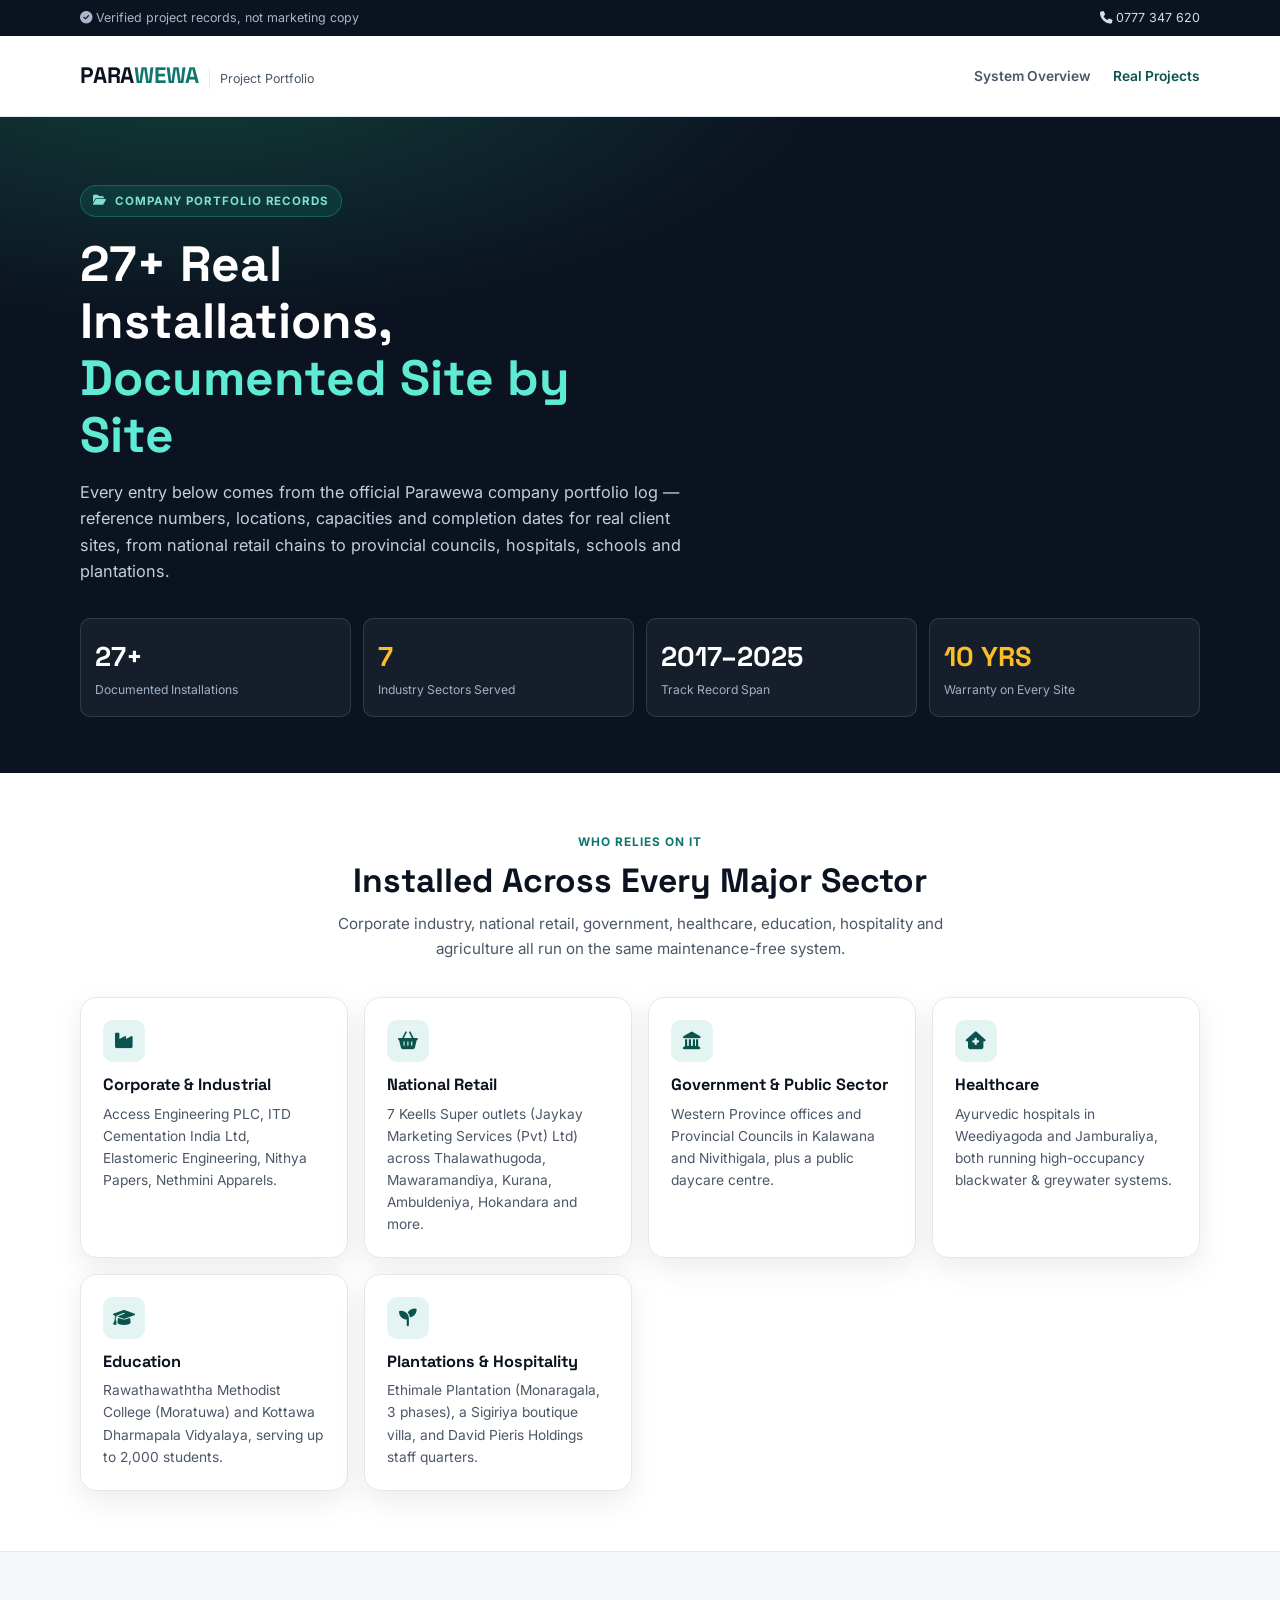
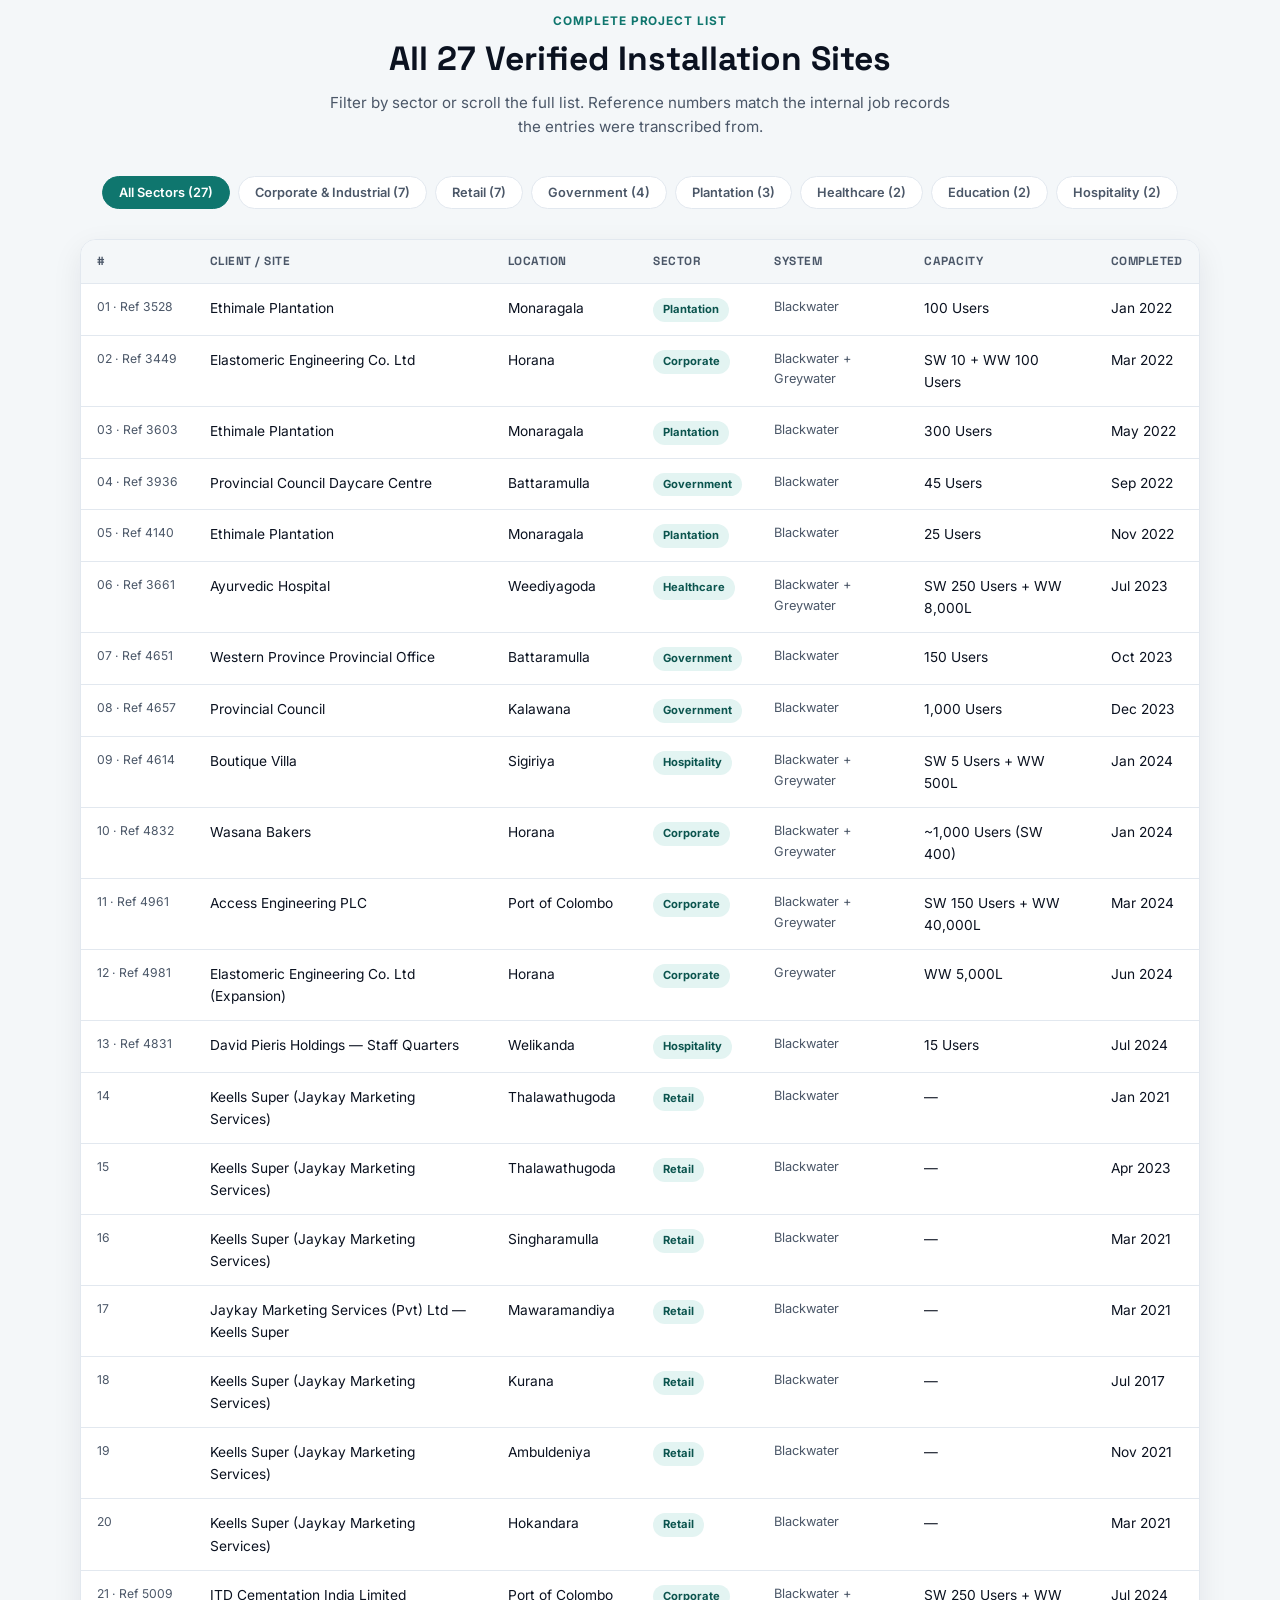
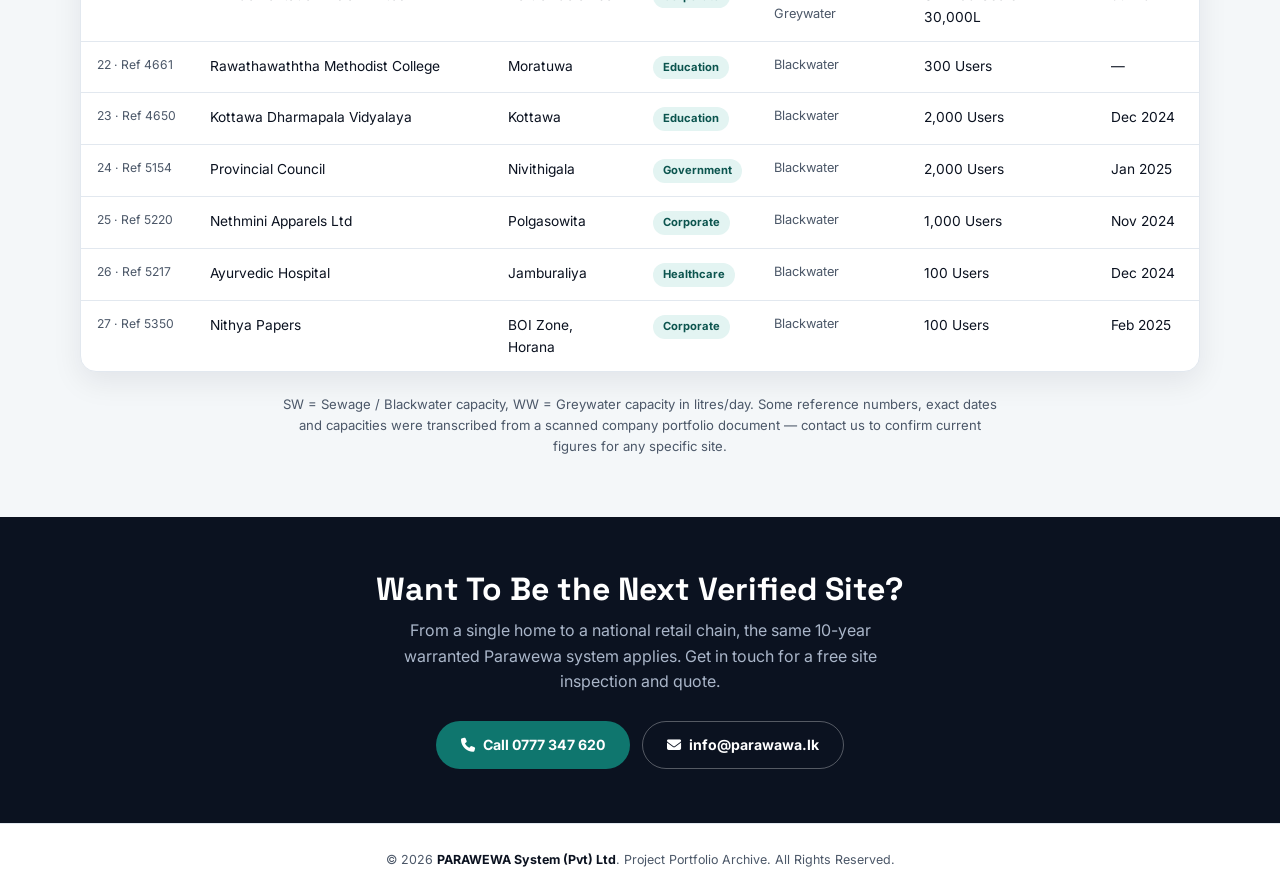
==== projects.html @ f267b73b "Initial commit: Parawewa system overview and real project portfolio Standalone site (no dependency o" ====
<!DOCTYPE html>
<html lang="en-US">
<head>
<meta charset="UTF-8">
<meta name="viewport" content="width=device-width, initial-scale=1.0, maximum-scale=5.0">
<title>Parawewa Real Project Portfolio — 27+ Verified Installations</title>
<meta name="description" content="Verified project portfolio of Parawewa bio septic tank installations across Sri Lanka: corporate, retail, government, healthcare, education, hospitality and agriculture sites.">
<meta name="robots" content="index, follow">

<link rel="preconnect" href="https://fonts.googleapis.com">
<link rel="preconnect" href="https://fonts.gstatic.com" crossorigin>
<link href="https://fonts.googleapis.com/css2?family=Space+Grotesk:wght@500;700&family=Inter:wght@400;500;600;700&display=swap" rel="stylesheet">
<link rel="stylesheet" href="https://cdnjs.cloudflare.com/ajax/libs/font-awesome/6.4.0/css/all.min.css">

<link rel="stylesheet" href="style.css">
</head>
<body>

  <!-- Top strip -->
  <div class="top-strip">
    <div class="wrap">
      <span><i class="fa-solid fa-circle-check"></i> Verified project records, not marketing copy</span>
      <a href="tel:+94777347620"><i class="fa-solid fa-phone"></i> 0777 347 620</a>
    </div>
  </div>

  <!-- Masthead -->
  <header class="masthead">
    <div class="wrap">
      <div class="brand">
        <span class="brand-mark">PARA<span>WEWA</span></span>
        <span class="brand-sub">Project Portfolio</span>
      </div>
      <nav class="masthead-nav">
        <a href="index.html">System Overview</a>
        <a href="projects.html" class="current">Real Projects</a>
      </nav>
    </div>
  </header>

  <!-- Hero -->
  <section class="hero">
    <div class="wrap">
      <span class="eyebrow"><i class="fa-solid fa-folder-open"></i> Company Portfolio Records</span>
      <h1>27+ Real Installations, <em>Documented Site by Site</em></h1>
      <p class="hero-lede">
        Every entry below comes from the official Parawewa company portfolio log — reference numbers, locations, capacities and completion dates for real client sites, from national retail chains to provincial councils, hospitals, schools and plantations.
      </p>

      <div class="stat-row">
        <div class="stat-box">
          <div class="stat-num">27+</div>
          <div class="stat-label">Documented Installations</div>
        </div>
        <div class="stat-box">
          <div class="stat-num amber">7</div>
          <div class="stat-label">Industry Sectors Served</div>
        </div>
        <div class="stat-box">
          <div class="stat-num">2017–2025</div>
          <div class="stat-label">Track Record Span</div>
        </div>
        <div class="stat-box">
          <div class="stat-num amber">10 YRS</div>
          <div class="stat-label">Warranty on Every Site</div>
        </div>
      </div>
    </div>
  </section>

  <!-- Sector overview -->
  <section class="section">
    <div class="wrap">
      <div class="section-head">
        <span class="kicker">Who Relies On It</span>
        <h2>Installed Across Every Major Sector</h2>
        <p>Corporate industry, national retail, government, healthcare, education, hospitality and agriculture all run on the same maintenance-free system.</p>
      </div>

      <div class="sector-grid">
        <div class="sector-card">
          <div class="sector-icon"><i class="fa-solid fa-industry"></i></div>
          <h3>Corporate & Industrial</h3>
          <p>Access Engineering PLC, ITD Cementation India Ltd, Elastomeric Engineering, Nithya Papers, Nethmini Apparels.</p>
        </div>
        <div class="sector-card">
          <div class="sector-icon"><i class="fa-solid fa-basket-shopping"></i></div>
          <h3>National Retail</h3>
          <p>7 Keells Super outlets (Jaykay Marketing Services (Pvt) Ltd) across Thalawathugoda, Mawaramandiya, Kurana, Ambuldeniya, Hokandara and more.</p>
        </div>
        <div class="sector-card">
          <div class="sector-icon"><i class="fa-solid fa-landmark"></i></div>
          <h3>Government & Public Sector</h3>
          <p>Western Province offices and Provincial Councils in Kalawana and Nivithigala, plus a public daycare centre.</p>
        </div>
        <div class="sector-card">
          <div class="sector-icon"><i class="fa-solid fa-house-medical"></i></div>
          <h3>Healthcare</h3>
          <p>Ayurvedic hospitals in Weediyagoda and Jamburaliya, both running high-occupancy blackwater & greywater systems.</p>
        </div>
        <div class="sector-card">
          <div class="sector-icon"><i class="fa-solid fa-graduation-cap"></i></div>
          <h3>Education</h3>
          <p>Rawathawaththa Methodist College (Moratuwa) and Kottawa Dharmapala Vidyalaya, serving up to 2,000 students.</p>
        </div>
        <div class="sector-card">
          <div class="sector-icon"><i class="fa-solid fa-seedling"></i></div>
          <h3>Plantations & Hospitality</h3>
          <p>Ethimale Plantation (Monaragala, 3 phases), a Sigiriya boutique villa, and David Pieris Holdings staff quarters.</p>
        </div>
      </div>
    </div>
  </section>

  <!-- Project table -->
  <section class="section tint border-t" id="projects">
    <div class="wrap">
      <div class="section-head">
        <span class="kicker">Complete Project List</span>
        <h2>All 27 Verified Installation Sites</h2>
        <p>Filter by sector or scroll the full list. Reference numbers match the internal job records the entries were transcribed from.</p>
      </div>

      <div class="filter-row">
        <button class="pill active" data-filter="all">All Sectors (27)</button>
        <button class="pill" data-filter="Corporate">Corporate & Industrial (7)</button>
        <button class="pill" data-filter="Retail">Retail (7)</button>
        <button class="pill" data-filter="Government">Government (4)</button>
        <button class="pill" data-filter="Plantation">Plantation (3)</button>
        <button class="pill" data-filter="Healthcare">Healthcare (2)</button>
        <button class="pill" data-filter="Education">Education (2)</button>
        <button class="pill" data-filter="Hospitality">Hospitality (2)</button>
      </div>

      <div class="table-shell">
        <table id="projectTable">
          <thead>
            <tr>
              <th>#</th>
              <th>Client / Site</th>
              <th>Location</th>
              <th>Sector</th>
              <th>System</th>
              <th>Capacity</th>
              <th>Completed</th>
            </tr>
          </thead>
          <tbody>
            <tr data-sector="Plantation"><td class="ref">01 · Ref 3528</td><td>Ethimale Plantation</td><td>Monaragala</td><td><span class="tag">Plantation</span></td><td class="sys">Blackwater</td><td>100 Users</td><td>Jan 2022</td></tr>
            <tr data-sector="Corporate"><td class="ref">02 · Ref 3449</td><td>Elastomeric Engineering Co. Ltd</td><td>Horana</td><td><span class="tag">Corporate</span></td><td class="sys">Blackwater + Greywater</td><td>SW 10 + WW 100 Users</td><td>Mar 2022</td></tr>
            <tr data-sector="Plantation"><td class="ref">03 · Ref 3603</td><td>Ethimale Plantation</td><td>Monaragala</td><td><span class="tag">Plantation</span></td><td class="sys">Blackwater</td><td>300 Users</td><td>May 2022</td></tr>
            <tr data-sector="Government"><td class="ref">04 · Ref 3936</td><td>Provincial Council Daycare Centre</td><td>Battaramulla</td><td><span class="tag">Government</span></td><td class="sys">Blackwater</td><td>45 Users</td><td>Sep 2022</td></tr>
            <tr data-sector="Plantation"><td class="ref">05 · Ref 4140</td><td>Ethimale Plantation</td><td>Monaragala</td><td><span class="tag">Plantation</span></td><td class="sys">Blackwater</td><td>25 Users</td><td>Nov 2022</td></tr>
            <tr data-sector="Healthcare"><td class="ref">06 · Ref 3661</td><td>Ayurvedic Hospital</td><td>Weediyagoda</td><td><span class="tag">Healthcare</span></td><td class="sys">Blackwater + Greywater</td><td>SW 250 Users + WW 8,000L</td><td>Jul 2023</td></tr>
            <tr data-sector="Government"><td class="ref">07 · Ref 4651</td><td>Western Province Provincial Office</td><td>Battaramulla</td><td><span class="tag">Government</span></td><td class="sys">Blackwater</td><td>150 Users</td><td>Oct 2023</td></tr>
            <tr data-sector="Government"><td class="ref">08 · Ref 4657</td><td>Provincial Council</td><td>Kalawana</td><td><span class="tag">Government</span></td><td class="sys">Blackwater</td><td>1,000 Users</td><td>Dec 2023</td></tr>
            <tr data-sector="Hospitality"><td class="ref">09 · Ref 4614</td><td>Boutique Villa</td><td>Sigiriya</td><td><span class="tag">Hospitality</span></td><td class="sys">Blackwater + Greywater</td><td>SW 5 Users + WW 500L</td><td>Jan 2024</td></tr>
            <tr data-sector="Corporate"><td class="ref">10 · Ref 4832</td><td>Wasana Bakers</td><td>Horana</td><td><span class="tag">Corporate</span></td><td class="sys">Blackwater + Greywater</td><td>~1,000 Users (SW 400)</td><td>Jan 2024</td></tr>
            <tr data-sector="Corporate"><td class="ref">11 · Ref 4961</td><td>Access Engineering PLC</td><td>Port of Colombo</td><td><span class="tag">Corporate</span></td><td class="sys">Blackwater + Greywater</td><td>SW 150 Users + WW 40,000L</td><td>Mar 2024</td></tr>
            <tr data-sector="Corporate"><td class="ref">12 · Ref 4981</td><td>Elastomeric Engineering Co. Ltd (Expansion)</td><td>Horana</td><td><span class="tag">Corporate</span></td><td class="sys">Greywater</td><td>WW 5,000L</td><td>Jun 2024</td></tr>
            <tr data-sector="Hospitality"><td class="ref">13 · Ref 4831</td><td>David Pieris Holdings — Staff Quarters</td><td>Welikanda</td><td><span class="tag">Hospitality</span></td><td class="sys">Blackwater</td><td>15 Users</td><td>Jul 2024</td></tr>
            <tr data-sector="Retail"><td class="ref">14</td><td>Keells Super (Jaykay Marketing Services)</td><td>Thalawathugoda</td><td><span class="tag">Retail</span></td><td class="sys">Blackwater</td><td>—</td><td>Jan 2021</td></tr>
            <tr data-sector="Retail"><td class="ref">15</td><td>Keells Super (Jaykay Marketing Services)</td><td>Thalawathugoda</td><td><span class="tag">Retail</span></td><td class="sys">Blackwater</td><td>—</td><td>Apr 2023</td></tr>
            <tr data-sector="Retail"><td class="ref">16</td><td>Keells Super (Jaykay Marketing Services)</td><td>Singharamulla</td><td><span class="tag">Retail</span></td><td class="sys">Blackwater</td><td>—</td><td>Mar 2021</td></tr>
            <tr data-sector="Retail"><td class="ref">17</td><td>Jaykay Marketing Services (Pvt) Ltd — Keells Super</td><td>Mawaramandiya</td><td><span class="tag">Retail</span></td><td class="sys">Blackwater</td><td>—</td><td>Mar 2021</td></tr>
            <tr data-sector="Retail"><td class="ref">18</td><td>Keells Super (Jaykay Marketing Services)</td><td>Kurana</td><td><span class="tag">Retail</span></td><td class="sys">Blackwater</td><td>—</td><td>Jul 2017</td></tr>
            <tr data-sector="Retail"><td class="ref">19</td><td>Keells Super (Jaykay Marketing Services)</td><td>Ambuldeniya</td><td><span class="tag">Retail</span></td><td class="sys">Blackwater</td><td>—</td><td>Nov 2021</td></tr>
            <tr data-sector="Retail"><td class="ref">20</td><td>Keells Super (Jaykay Marketing Services)</td><td>Hokandara</td><td><span class="tag">Retail</span></td><td class="sys">Blackwater</td><td>—</td><td>Mar 2021</td></tr>
            <tr data-sector="Corporate"><td class="ref">21 · Ref 5009</td><td>ITD Cementation India Limited</td><td>Port of Colombo</td><td><span class="tag">Corporate</span></td><td class="sys">Blackwater + Greywater</td><td>SW 250 Users + WW 30,000L</td><td>Jul 2024</td></tr>
            <tr data-sector="Education"><td class="ref">22 · Ref 4661</td><td>Rawathawaththa Methodist College</td><td>Moratuwa</td><td><span class="tag">Education</span></td><td class="sys">Blackwater</td><td>300 Users</td><td>—</td></tr>
            <tr data-sector="Education"><td class="ref">23 · Ref 4650</td><td>Kottawa Dharmapala Vidyalaya</td><td>Kottawa</td><td><span class="tag">Education</span></td><td class="sys">Blackwater</td><td>2,000 Users</td><td>Dec 2024</td></tr>
            <tr data-sector="Government"><td class="ref">24 · Ref 5154</td><td>Provincial Council</td><td>Nivithigala</td><td><span class="tag">Government</span></td><td class="sys">Blackwater</td><td>2,000 Users</td><td>Jan 2025</td></tr>
            <tr data-sector="Corporate"><td class="ref">25 · Ref 5220</td><td>Nethmini Apparels Ltd</td><td>Polgasowita</td><td><span class="tag">Corporate</span></td><td class="sys">Blackwater</td><td>1,000 Users</td><td>Nov 2024</td></tr>
            <tr data-sector="Healthcare"><td class="ref">26 · Ref 5217</td><td>Ayurvedic Hospital</td><td>Jamburaliya</td><td><span class="tag">Healthcare</span></td><td class="sys">Blackwater</td><td>100 Users</td><td>Dec 2024</td></tr>
            <tr data-sector="Corporate"><td class="ref">27 · Ref 5350</td><td>Nithya Papers</td><td>BOI Zone, Horana</td><td><span class="tag">Corporate</span></td><td class="sys">Blackwater</td><td>100 Users</td><td>Feb 2025</td></tr>
          </tbody>
        </table>
      </div>

      <p class="foot-note">
        SW = Sewage / Blackwater capacity, WW = Greywater capacity in litres/day. Some reference numbers, exact dates and capacities were transcribed from a scanned company portfolio document — contact us to confirm current figures for any specific site.
      </p>
    </div>
  </section>

  <!-- Contact band -->
  <section class="contact-band">
    <div class="wrap">
      <h2>Want To Be the Next Verified Site?</h2>
      <p>From a single home to a national retail chain, the same 10-year warranted Parawewa system applies. Get in touch for a free site inspection and quote.</p>
      <div class="contact-actions">
        <a href="tel:+94777347620" class="btn btn-teal"><i class="fa-solid fa-phone"></i> Call 0777 347 620</a>
        <a href="mailto:info@parawawa.lk" class="btn btn-ghost"><i class="fa-solid fa-envelope"></i> info@parawawa.lk</a>
      </div>
    </div>
  </section>

  <footer class="site-footer">
    <div class="wrap">
      &copy; 2026 <strong>PARAWEWA System (Pvt) Ltd</strong>. Project Portfolio Archive. All Rights Reserved.
    </div>
  </footer>

  <script>
    (function () {
      var pills = document.querySelectorAll('.pill');
      var rows = document.querySelectorAll('#projectTable tbody tr');

      pills.forEach(function (pill) {
        pill.addEventListener('click', function () {
          pills.forEach(function (p) { p.classList.remove('active'); });
          pill.classList.add('active');
          var filter = pill.getAttribute('data-filter');
          rows.forEach(function (row) {
            if (filter === 'all' || row.getAttribute('data-sector') === filter) {
              row.removeAttribute('hidden');
            } else {
              row.setAttribute('hidden', '');
            }
          });
        });
      });
    })();
  </script>
</body>
</html>
---- style.css ----
/* ==========================================================================
   PARAWEWA — REAL PROJECT PORTFOLIO
   Standalone stylesheet. No dependency on any other site's CSS.
   ========================================================================== */

:root {
  --ink: #0b1220;
  --ink-soft: #4b5768;
  --paper: #ffffff;
  --paper-soft: #f4f7f9;
  --line: #e2e8ef;

  --teal: #0f766e;
  --teal-deep: #0b544e;
  --teal-tint: #e3f4f2;

  --amber: #d97706;
  --amber-tint: #fef3e2;

  --navy: #0b1220;
  --navy-soft: #16233a;

  --radius: 16px;
  --radius-sm: 10px;
  --shadow: 0 10px 30px rgba(11, 18, 32, 0.08);

  --font-display: 'Space Grotesk', -apple-system, BlinkMacSystemFont, 'Segoe UI', sans-serif;
  --font-body: 'Inter', -apple-system, BlinkMacSystemFont, 'Segoe UI', sans-serif;
}

* { box-sizing: border-box; }

html { scroll-behavior: smooth; }

body {
  margin: 0;
  font-family: var(--font-body);
  color: var(--ink);
  background: var(--paper);
  line-height: 1.6;
  -webkit-font-smoothing: antialiased;
}

img { max-width: 100%; display: block; }

.wrap {
  max-width: 1160px;
  margin: 0 auto;
  padding: 0 20px;
}

h1, h2, h3 {
  font-family: var(--font-display);
  font-weight: 700;
  line-height: 1.15;
  margin: 0;
}

p { margin: 0; }

a { color: inherit; }

/* --- Top strip --- */
.top-strip {
  background: var(--navy);
  color: #aab6c9;
  font-size: 0.78rem;
  padding: 8px 0;
}

.top-strip .wrap {
  display: flex;
  flex-wrap: wrap;
  gap: 6px 18px;
  justify-content: space-between;
  align-items: center;
}

.top-strip a { color: #d7dee9; text-decoration: none; }
.top-strip a:hover { color: #ffffff; }

/* --- Masthead --- */
.masthead {
  padding: 22px 0;
  border-bottom: 1px solid var(--line);
}

.masthead .wrap {
  display: flex;
  align-items: center;
  justify-content: space-between;
  gap: 16px;
}

.brand {
  display: flex;
  align-items: baseline;
  gap: 10px;
}

.brand-mark {
  font-family: var(--font-display);
  font-weight: 700;
  font-size: 1.4rem;
  letter-spacing: -0.01em;
}

.brand-mark span { color: var(--teal); }

.brand-sub {
  font-size: 0.78rem;
  color: var(--ink-soft);
  border-left: 1px solid var(--line);
  padding-left: 10px;
}

.masthead-note {
  font-size: 0.78rem;
  color: var(--ink-soft);
  text-align: right;
  max-width: 260px;
}

/* --- Hero --- */
.hero {
  background: radial-gradient(1200px 500px at 15% -10%, #123e39 0%, var(--navy) 55%);
  color: #ffffff;
  padding: 68px 0 56px;
}

.eyebrow {
  display: inline-flex;
  align-items: center;
  gap: 8px;
  font-size: 0.72rem;
  font-weight: 700;
  letter-spacing: 0.08em;
  text-transform: uppercase;
  color: #7fe0d3;
  background: rgba(20, 184, 166, 0.12);
  border: 1px solid rgba(20, 184, 166, 0.35);
  padding: 6px 12px;
  border-radius: 999px;
  margin-bottom: 18px;
}

.hero h1 {
  font-size: clamp(2rem, 4.2vw, 3.1rem);
  max-width: 16ch;
  margin-bottom: 16px;
}

.hero h1 em {
  font-style: normal;
  color: #5eead4;
}

.hero-lede {
  color: #c4cedd;
  font-size: 1.02rem;
  max-width: 62ch;
  margin-bottom: 34px;
}

.stat-row {
  display: grid;
  grid-template-columns: repeat(2, 1fr);
  gap: 12px;
}

@media (min-width: 640px) {
  .stat-row { grid-template-columns: repeat(4, 1fr); }
}

.stat-box {
  background: rgba(255, 255, 255, 0.05);
  border: 1px solid rgba(255, 255, 255, 0.12);
  border-radius: var(--radius-sm);
  padding: 16px 14px;
}

.stat-num {
  font-family: var(--font-display);
  font-size: 1.7rem;
  font-weight: 700;
  color: #ffffff;
}

.stat-num.amber { color: #fbbf24; }

.stat-label {
  font-size: 0.76rem;
  color: #9fb0c4;
  margin-top: 2px;
}

/* --- Section --- */
.section { padding: 60px 0; }
.section.tint { background: var(--paper-soft); }
.section.border-t { border-top: 1px solid var(--line); }

.section-head {
  max-width: 640px;
  margin: 0 auto 36px;
  text-align: center;
}

.kicker {
  display: block;
  font-size: 0.74rem;
  font-weight: 700;
  letter-spacing: 0.08em;
  text-transform: uppercase;
  color: var(--teal);
  margin-bottom: 10px;
}

.section-head h2 {
  font-size: clamp(1.5rem, 3vw, 2.1rem);
  margin-bottom: 12px;
}

.section-head p {
  color: var(--ink-soft);
  font-size: 0.95rem;
}

/* --- Sector grid --- */
.sector-grid {
  display: grid;
  grid-template-columns: repeat(auto-fit, minmax(230px, 1fr));
  gap: 16px;
}

.sector-card {
  background: var(--paper);
  border: 1px solid var(--line);
  border-radius: var(--radius);
  padding: 22px;
  box-shadow: var(--shadow);
}

.sector-icon {
  width: 42px;
  height: 42px;
  border-radius: 10px;
  background: var(--teal-tint);
  color: var(--teal-deep);
  display: flex;
  align-items: center;
  justify-content: center;
  font-size: 1.1rem;
  margin-bottom: 14px;
}

.sector-card h3 {
  font-size: 1.02rem;
  margin-bottom: 8px;
}

.sector-card p {
  font-size: 0.86rem;
  color: var(--ink-soft);
}

/* --- Filter pills --- */
.filter-row {
  display: flex;
  flex-wrap: wrap;
  gap: 8px;
  justify-content: center;
  margin-bottom: 30px;
}

.pill {
  font-family: var(--font-body);
  font-size: 0.8rem;
  font-weight: 600;
  border: 1px solid var(--line);
  background: var(--paper);
  color: var(--ink-soft);
  padding: 8px 16px;
  border-radius: 999px;
  cursor: pointer;
  transition: all 0.15s ease;
}

.pill:hover { border-color: var(--teal); color: var(--teal-deep); }
.pill.active { background: var(--teal); border-color: var(--teal); color: #ffffff; }

/* --- Table --- */
.table-shell {
  background: var(--paper);
  border: 1px solid var(--line);
  border-radius: var(--radius);
  box-shadow: var(--shadow);
  overflow-x: auto;
  -webkit-overflow-scrolling: touch;
}

table {
  width: 100%;
  min-width: 720px;
  border-collapse: collapse;
  text-align: left;
}

thead th {
  font-family: var(--font-display);
  font-size: 0.74rem;
  text-transform: uppercase;
  letter-spacing: 0.04em;
  color: var(--ink-soft);
  background: var(--paper-soft);
  padding: 12px 16px;
  border-bottom: 1px solid var(--line);
}

tbody td {
  padding: 13px 16px;
  border-bottom: 1px solid var(--line);
  font-size: 0.86rem;
  vertical-align: top;
}

tbody tr:last-child td { border-bottom: none; }
tbody tr[hidden] { display: none; }

td.ref { color: var(--ink-soft); font-size: 0.76rem; white-space: nowrap; }
td.sys { color: var(--ink-soft); font-size: 0.8rem; }

.tag {
  display: inline-block;
  font-size: 0.7rem;
  font-weight: 700;
  padding: 3px 10px;
  border-radius: 999px;
  background: var(--teal-tint);
  color: var(--teal-deep);
  white-space: nowrap;
}

.foot-note {
  max-width: 720px;
  margin: 22px auto 0;
  text-align: center;
  font-size: 0.82rem;
  color: var(--ink-soft);
}

/* --- Contact band --- */
.contact-band {
  background: var(--navy);
  color: #ffffff;
  padding: 54px 0;
  text-align: center;
}

.contact-band h2 { color: #ffffff; margin-bottom: 10px; font-size: clamp(1.4rem, 3vw, 2rem); }
.contact-band p { color: #aab6c9; max-width: 52ch; margin: 0 auto 26px; }

.contact-actions {
  display: flex;
  flex-wrap: wrap;
  gap: 12px;
  justify-content: center;
}

.btn {
  font-family: var(--font-body);
  font-weight: 700;
  font-size: 0.88rem;
  padding: 12px 24px;
  border-radius: 999px;
  text-decoration: none;
  display: inline-flex;
  align-items: center;
  gap: 8px;
  border: 1px solid transparent;
}

.btn-teal { background: var(--teal); color: #ffffff; }
.btn-teal:hover { background: var(--teal-deep); }

.btn-ghost { background: transparent; color: #ffffff; border-color: rgba(255,255,255,0.3); }
.btn-ghost:hover { border-color: #ffffff; }

/* --- Footer --- */
.site-footer {
  padding: 26px 0;
  border-top: 1px solid var(--line);
  text-align: center;
  color: var(--ink-soft);
  font-size: 0.78rem;
}

.site-footer strong { color: var(--ink); }

/* --- Masthead nav links (home page) --- */
.masthead-nav {
  display: flex;
  gap: 22px;
  font-size: 0.86rem;
  font-weight: 600;
}

.masthead-nav a { text-decoration: none; color: var(--ink-soft); }
.masthead-nav a:hover, .masthead-nav a.current { color: var(--teal-deep); }

/* --- Two-column image + text block --- */
.split {
  display: grid;
  grid-template-columns: 1fr;
  gap: 30px;
  align-items: center;
}

@media (min-width: 860px) {
  .split { grid-template-columns: 1fr 1fr; }
  .split.reverse > *:first-child { order: 2; }
}

.img-card {
  background: var(--paper);
  border: 1px solid var(--line);
  border-radius: var(--radius);
  box-shadow: var(--shadow);
  overflow: hidden;
}

.img-card img { width: 100%; height: auto; display: block; }

.img-caption {
  padding: 10px 16px;
  font-size: 0.78rem;
  color: var(--ink-soft);
  border-top: 1px solid var(--line);
  background: var(--paper-soft);
}

.split h3 { font-size: 1.3rem; margin-bottom: 12px; }
.split p { color: var(--ink-soft); font-size: 0.92rem; margin-bottom: 12px; }
.split ul { margin: 0 0 12px; padding-left: 1.1em; color: var(--ink-soft); font-size: 0.92rem; }
.split li { margin-bottom: 6px; }

/* --- Step timeline (installation / usage / maintenance) --- */
.step-list {
  counter-reset: step;
  display: grid;
  gap: 14px;
}

.step {
  position: relative;
  padding-left: 52px;
  min-height: 34px;
}

.step::before {
  counter-increment: step;
  content: counter(step);
  position: absolute;
  left: 0;
  top: 0;
  width: 34px;
  height: 34px;
  border-radius: 50%;
  background: var(--teal-tint);
  color: var(--teal-deep);
  font-family: var(--font-display);
  font-weight: 700;
  display: flex;
  align-items: center;
  justify-content: center;
}

.step h4 { font-size: 0.98rem; margin-bottom: 4px; }
.step p { color: var(--ink-soft); font-size: 0.87rem; }

/* --- Spec table --- */
.spec-shell {
  background: var(--paper);
  border: 1px solid var(--line);
  border-radius: var(--radius);
  box-shadow: var(--shadow);
  overflow-x: auto;
}

.spec-shell table { width: 100%; min-width: 520px; border-collapse: collapse; }
.spec-shell th, .spec-shell td { padding: 12px 16px; border-bottom: 1px solid var(--line); font-size: 0.86rem; text-align: left; }
.spec-shell thead th { font-family: var(--font-display); font-size: 0.72rem; text-transform: uppercase; letter-spacing: 0.04em; color: var(--ink-soft); background: var(--paper-soft); }
.spec-shell tbody tr:last-child td { border-bottom: none; }

/* --- Limitation / drawback cards --- */
.limit-grid {
  display: grid;
  grid-template-columns: repeat(auto-fit, minmax(260px, 1fr));
  gap: 14px;
}

.limit-card {
  background: var(--amber-tint);
  border: 1px solid #f0d4a8;
  border-radius: var(--radius-sm);
  padding: 16px 18px;
}

.limit-card i { color: var(--amber); margin-right: 8px; }
.limit-card p { font-size: 0.86rem; color: #5a4420; margin: 0; }

/* --- Alert / note box --- */
.note-box {
  background: var(--teal-tint);
  border-left: 3px solid var(--teal);
  border-radius: 0 10px 10px 0;
  padding: 14px 18px;
  font-size: 0.86rem;
  color: var(--teal-deep);
  margin-top: 16px;
}
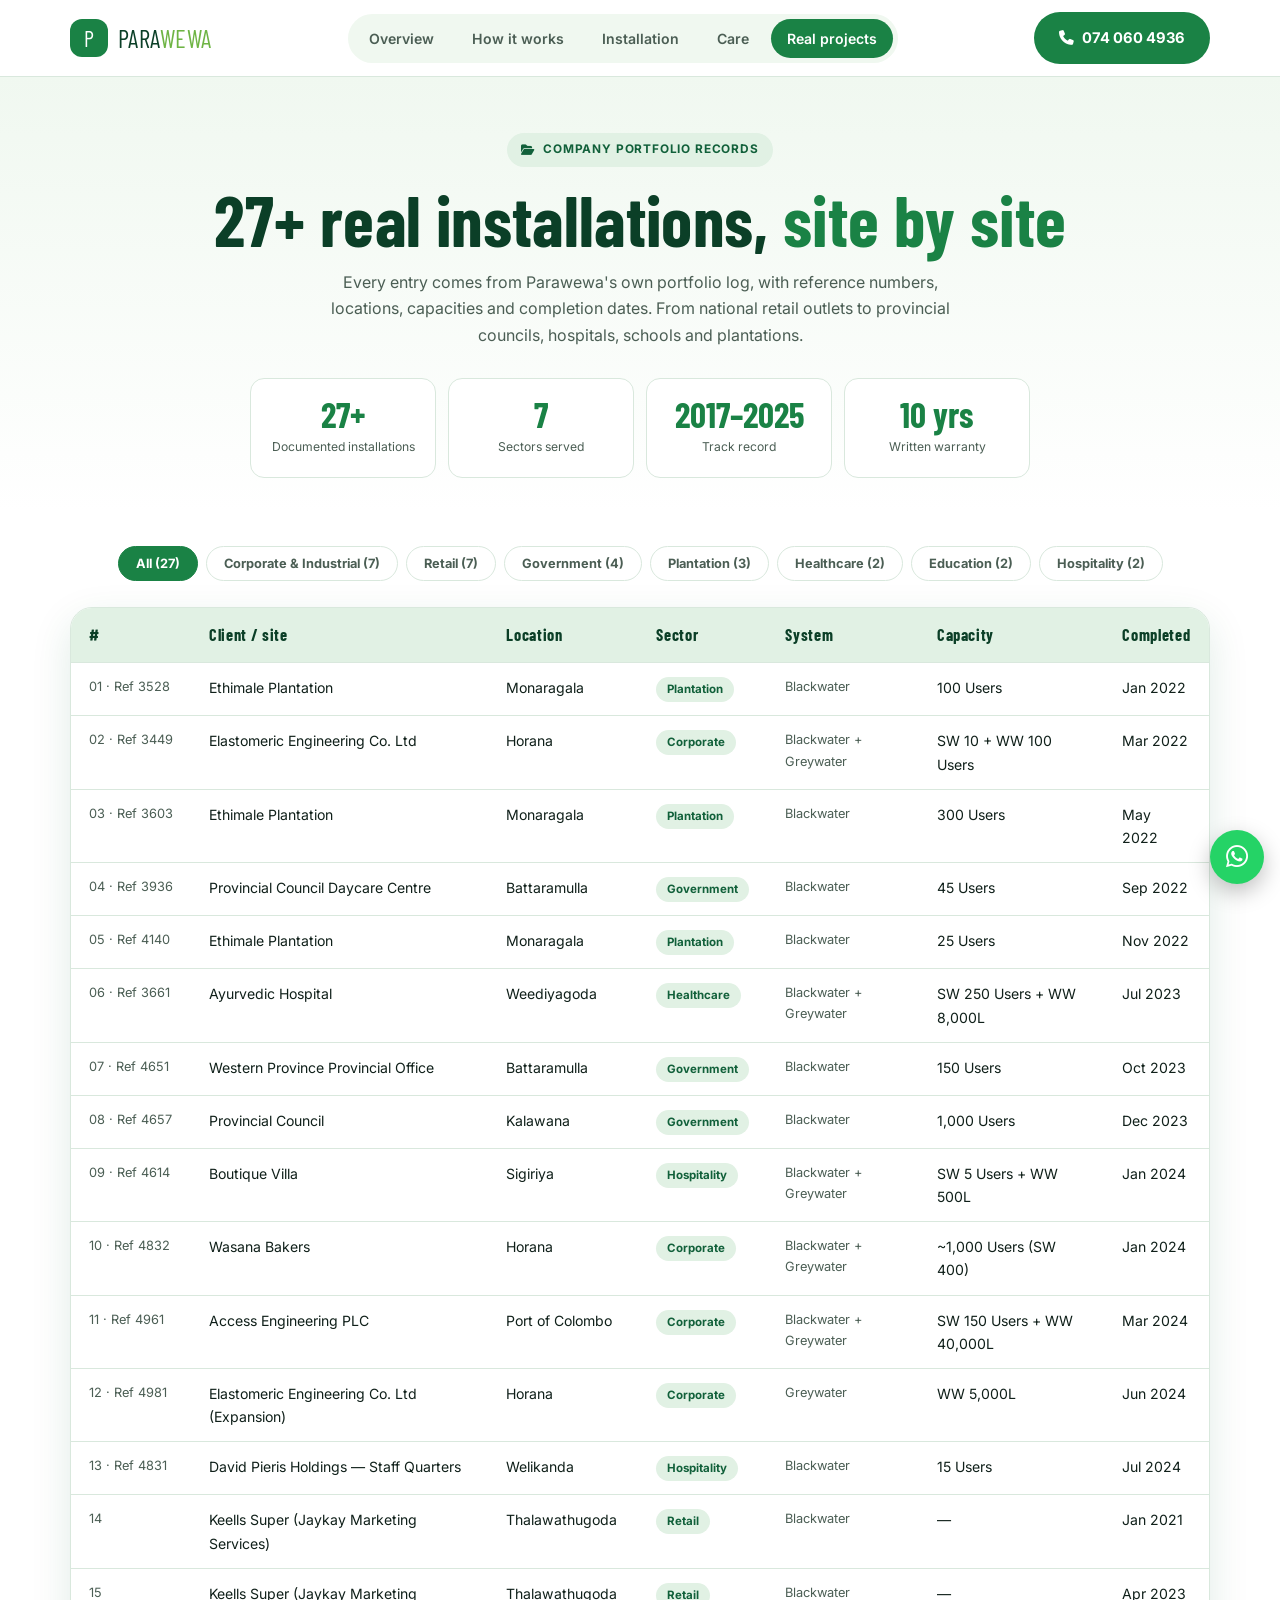
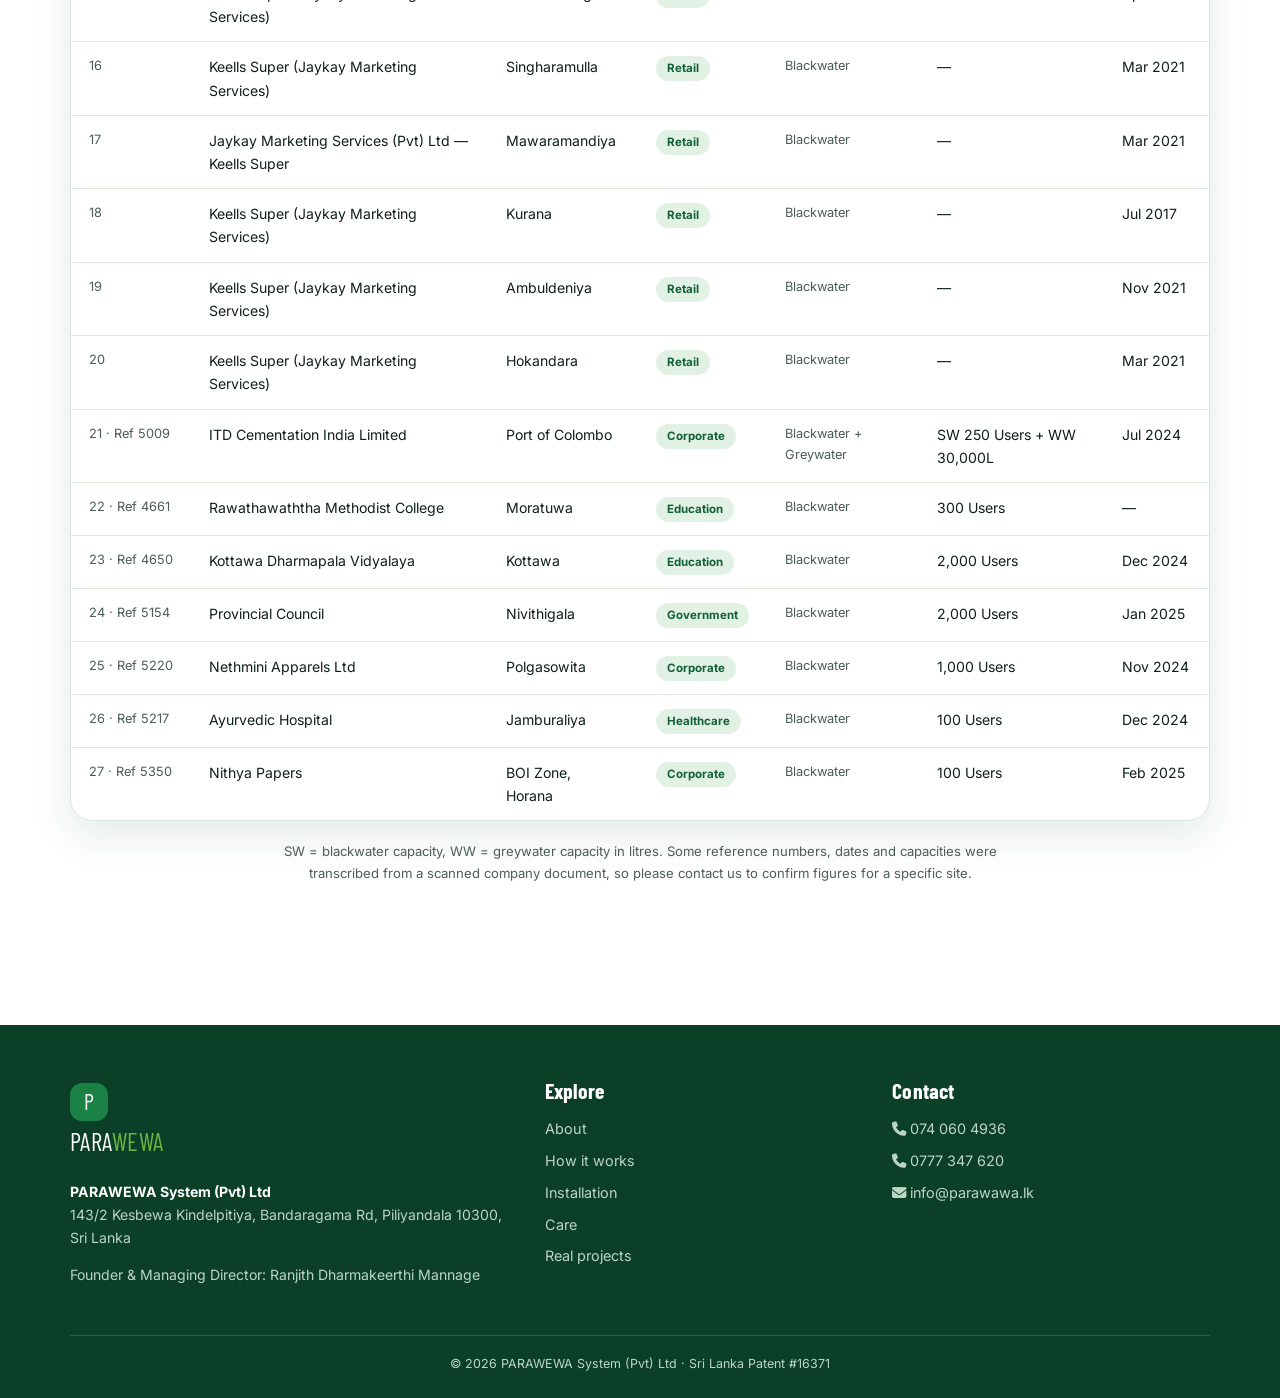
==== commit 4a3a9d7f: "Redesign portfolio with green brand palette and client document content New hero with the client's h" ====
--- a/projects.html
+++ b/projects.html
@@ -1,226 +1,124 @@
 <!DOCTYPE html>
-<html lang="en-US">
+<html lang="en">
 <head>
 <meta charset="UTF-8">
-<meta name="viewport" content="width=device-width, initial-scale=1.0, maximum-scale=5.0">
-<title>Parawewa Real Project Portfolio — 27+ Verified Installations</title>
-<meta name="description" content="Verified project portfolio of Parawewa bio septic tank installations across Sri Lanka: corporate, retail, government, healthcare, education, hospitality and agriculture sites.">
-<meta name="robots" content="index, follow">
-
+<meta name="viewport" content="width=device-width, initial-scale=1">
+<title>Real Parawewa Installations — 27+ Documented Projects</title>
+<meta name="description" content="Documented Parawewa installations across Sri Lanka: Keells Super outlets, Access Engineering, ITD Cementation, provincial councils, hospitals, schools and plantations.">
+<meta name="theme-color" content="#1a8245">
 <link rel="preconnect" href="https://fonts.googleapis.com">
 <link rel="preconnect" href="https://fonts.gstatic.com" crossorigin>
-<link href="https://fonts.googleapis.com/css2?family=Space+Grotesk:wght@500;700&family=Inter:wght@400;500;600;700&display=swap" rel="stylesheet">
+<link href="https://fonts.googleapis.com/css2?family=Barlow+Condensed:wght@600;700&family=Inter:wght@400;500;600;700;800&display=swap" rel="stylesheet">
 <link rel="stylesheet" href="https://cdnjs.cloudflare.com/ajax/libs/font-awesome/6.4.0/css/all.min.css">
-
 <link rel="stylesheet" href="style.css">
 </head>
 <body>
+<a class="skip" href="#main">Skip to content</a>
 
-  <!-- Top strip -->
-  <div class="top-strip">
-    <div class="wrap">
-      <span><i class="fa-solid fa-circle-check"></i> Verified project records, not marketing copy</span>
-      <a href="tel:+94777347620"><i class="fa-solid fa-phone"></i> 0777 347 620</a>
+<header class="nav">
+  <div class="wrap">
+    <a class="logo" href="index.html" aria-label="Parawewa home">
+      <span class="logo-mark">P</span><span class="logo-text">PARA<span>WEWA</span></span>
+    </a>
+    <ul class="menu">
+      <li><a href="index.html">Overview</a></li>
+      <li><a href="index.html#how">How it works</a></li>
+      <li><a href="index.html#install">Installation</a></li>
+      <li><a href="index.html#care">Care</a></li>
+      <li><a class="current" href="projects.html">Real projects</a></li>
+    </ul>
+    <a class="btn btn-green nav-cta" href="tel:+94740604936"><i class="fa-solid fa-phone"></i> 074 060 4936</a>
+    <button class="burger" id="burger" aria-label="Menu" aria-expanded="false"><i class="fa-solid fa-bars"></i></button>
+  </div>
+  <nav class="drawer" id="drawer">
+    <a href="index.html">Overview</a>
+    <a href="index.html#how">How it works</a>
+    <a href="index.html#install">Installation</a>
+    <a href="index.html#care">Care &amp; maintenance</a>
+    <a class="current" href="projects.html">Real projects</a>
+    <a href="tel:+94740604936"><i class="fa-solid fa-phone"></i> Call 074 060 4936</a>
+  </nav>
+</header>
+
+<main id="main">
+<section class="page-hero">
+  <div class="wrap">
+    <span class="pill"><i class="fa-solid fa-folder-open"></i> Company portfolio records</span>
+    <h1>27+ real installations, <em>site by site</em></h1>
+    <p>Every entry comes from Parawewa's own portfolio log, with reference numbers, locations, capacities and completion dates. From national retail outlets to provincial councils, hospitals, schools and plantations.</p>
+    <div class="stats">
+      <div class="stat"><b>27+</b><span>Documented installations</span></div>
+      <div class="stat"><b>7</b><span>Sectors served</span></div>
+      <div class="stat"><b>2017–2025</b><span>Track record</span></div>
+      <div class="stat"><b>10 yrs</b><span>Written warranty</span></div>
     </div>
   </div>
+</section>
+<section class="section" style="padding-top:34px">
+  <div class="wrap">
+    <div class="filters"><button class="chip on" data-filter="all">All (27)</button><button class="chip" data-filter="Corporate">Corporate &amp; Industrial (7)</button><button class="chip" data-filter="Retail">Retail (7)</button><button class="chip" data-filter="Government">Government (4)</button><button class="chip" data-filter="Plantation">Plantation (3)</button><button class="chip" data-filter="Healthcare">Healthcare (2)</button><button class="chip" data-filter="Education">Education (2)</button><button class="chip" data-filter="Hospitality">Hospitality (2)</button></div>
+    <div class="tbl-shell">
+      <table id="projectTable">
+        <thead><tr><th>#</th><th>Client / site</th><th>Location</th><th>Sector</th><th>System</th><th>Capacity</th><th>Completed</th></tr></thead>
+        <tbody>
+          <tr data-sector="Plantation"><td class="ref">01 · Ref 3528</td><td>Ethimale Plantation</td><td>Monaragala</td><td><span class="tag">Plantation</span></td><td class="sys">Blackwater</td><td>100 Users</td><td>Jan 2022</td></tr>
+          <tr data-sector="Corporate"><td class="ref">02 · Ref 3449</td><td>Elastomeric Engineering Co. Ltd</td><td>Horana</td><td><span class="tag">Corporate</span></td><td class="sys">Blackwater + Greywater</td><td>SW 10 + WW 100 Users</td><td>Mar 2022</td></tr>
+          <tr data-sector="Plantation"><td class="ref">03 · Ref 3603</td><td>Ethimale Plantation</td><td>Monaragala</td><td><span class="tag">Plantation</span></td><td class="sys">Blackwater</td><td>300 Users</td><td>May 2022</td></tr>
+          <tr data-sector="Government"><td class="ref">04 · Ref 3936</td><td>Provincial Council Daycare Centre</td><td>Battaramulla</td><td><span class="tag">Government</span></td><td class="sys">Blackwater</td><td>45 Users</td><td>Sep 2022</td></tr>
+          <tr data-sector="Plantation"><td class="ref">05 · Ref 4140</td><td>Ethimale Plantation</td><td>Monaragala</td><td><span class="tag">Plantation</span></td><td class="sys">Blackwater</td><td>25 Users</td><td>Nov 2022</td></tr>
+          <tr data-sector="Healthcare"><td class="ref">06 · Ref 3661</td><td>Ayurvedic Hospital</td><td>Weediyagoda</td><td><span class="tag">Healthcare</span></td><td class="sys">Blackwater + Greywater</td><td>SW 250 Users + WW 8,000L</td><td>Jul 2023</td></tr>
+          <tr data-sector="Government"><td class="ref">07 · Ref 4651</td><td>Western Province Provincial Office</td><td>Battaramulla</td><td><span class="tag">Government</span></td><td class="sys">Blackwater</td><td>150 Users</td><td>Oct 2023</td></tr>
+          <tr data-sector="Government"><td class="ref">08 · Ref 4657</td><td>Provincial Council</td><td>Kalawana</td><td><span class="tag">Government</span></td><td class="sys">Blackwater</td><td>1,000 Users</td><td>Dec 2023</td></tr>
+          <tr data-sector="Hospitality"><td class="ref">09 · Ref 4614</td><td>Boutique Villa</td><td>Sigiriya</td><td><span class="tag">Hospitality</span></td><td class="sys">Blackwater + Greywater</td><td>SW 5 Users + WW 500L</td><td>Jan 2024</td></tr>
+          <tr data-sector="Corporate"><td class="ref">10 · Ref 4832</td><td>Wasana Bakers</td><td>Horana</td><td><span class="tag">Corporate</span></td><td class="sys">Blackwater + Greywater</td><td>~1,000 Users (SW 400)</td><td>Jan 2024</td></tr>
+          <tr data-sector="Corporate"><td class="ref">11 · Ref 4961</td><td>Access Engineering PLC</td><td>Port of Colombo</td><td><span class="tag">Corporate</span></td><td class="sys">Blackwater + Greywater</td><td>SW 150 Users + WW 40,000L</td><td>Mar 2024</td></tr>
+          <tr data-sector="Corporate"><td class="ref">12 · Ref 4981</td><td>Elastomeric Engineering Co. Ltd (Expansion)</td><td>Horana</td><td><span class="tag">Corporate</span></td><td class="sys">Greywater</td><td>WW 5,000L</td><td>Jun 2024</td></tr>
+          <tr data-sector="Hospitality"><td class="ref">13 · Ref 4831</td><td>David Pieris Holdings — Staff Quarters</td><td>Welikanda</td><td><span class="tag">Hospitality</span></td><td class="sys">Blackwater</td><td>15 Users</td><td>Jul 2024</td></tr>
+          <tr data-sector="Retail"><td class="ref">14</td><td>Keells Super (Jaykay Marketing Services)</td><td>Thalawathugoda</td><td><span class="tag">Retail</span></td><td class="sys">Blackwater</td><td>—</td><td>Jan 2021</td></tr>
+          <tr data-sector="Retail"><td class="ref">15</td><td>Keells Super (Jaykay Marketing Services)</td><td>Thalawathugoda</td><td><span class="tag">Retail</span></td><td class="sys">Blackwater</td><td>—</td><td>Apr 2023</td></tr>
+          <tr data-sector="Retail"><td class="ref">16</td><td>Keells Super (Jaykay Marketing Services)</td><td>Singharamulla</td><td><span class="tag">Retail</span></td><td class="sys">Blackwater</td><td>—</td><td>Mar 2021</td></tr>
+          <tr data-sector="Retail"><td class="ref">17</td><td>Jaykay Marketing Services (Pvt) Ltd — Keells Super</td><td>Mawaramandiya</td><td><span class="tag">Retail</span></td><td class="sys">Blackwater</td><td>—</td><td>Mar 2021</td></tr>
+          <tr data-sector="Retail"><td class="ref">18</td><td>Keells Super (Jaykay Marketing Services)</td><td>Kurana</td><td><span class="tag">Retail</span></td><td class="sys">Blackwater</td><td>—</td><td>Jul 2017</td></tr>
+          <tr data-sector="Retail"><td class="ref">19</td><td>Keells Super (Jaykay Marketing Services)</td><td>Ambuldeniya</td><td><span class="tag">Retail</span></td><td class="sys">Blackwater</td><td>—</td><td>Nov 2021</td></tr>
+          <tr data-sector="Retail"><td class="ref">20</td><td>Keells Super (Jaykay Marketing Services)</td><td>Hokandara</td><td><span class="tag">Retail</span></td><td class="sys">Blackwater</td><td>—</td><td>Mar 2021</td></tr>
+          <tr data-sector="Corporate"><td class="ref">21 · Ref 5009</td><td>ITD Cementation India Limited</td><td>Port of Colombo</td><td><span class="tag">Corporate</span></td><td class="sys">Blackwater + Greywater</td><td>SW 250 Users + WW 30,000L</td><td>Jul 2024</td></tr>
+          <tr data-sector="Education"><td class="ref">22 · Ref 4661</td><td>Rawathawaththa Methodist College</td><td>Moratuwa</td><td><span class="tag">Education</span></td><td class="sys">Blackwater</td><td>300 Users</td><td>—</td></tr>
+          <tr data-sector="Education"><td class="ref">23 · Ref 4650</td><td>Kottawa Dharmapala Vidyalaya</td><td>Kottawa</td><td><span class="tag">Education</span></td><td class="sys">Blackwater</td><td>2,000 Users</td><td>Dec 2024</td></tr>
+          <tr data-sector="Government"><td class="ref">24 · Ref 5154</td><td>Provincial Council</td><td>Nivithigala</td><td><span class="tag">Government</span></td><td class="sys">Blackwater</td><td>2,000 Users</td><td>Jan 2025</td></tr>
+          <tr data-sector="Corporate"><td class="ref">25 · Ref 5220</td><td>Nethmini Apparels Ltd</td><td>Polgasowita</td><td><span class="tag">Corporate</span></td><td class="sys">Blackwater</td><td>1,000 Users</td><td>Nov 2024</td></tr>
+          <tr data-sector="Healthcare"><td class="ref">26 · Ref 5217</td><td>Ayurvedic Hospital</td><td>Jamburaliya</td><td><span class="tag">Healthcare</span></td><td class="sys">Blackwater</td><td>100 Users</td><td>Dec 2024</td></tr>
+          <tr data-sector="Corporate"><td class="ref">27 · Ref 5350</td><td>Nithya Papers</td><td>BOI Zone, Horana</td><td><span class="tag">Corporate</span></td><td class="sys">Blackwater</td><td>100 Users</td><td>Feb 2025</td></tr>
+        </tbody>
+      </table>
+    </div>
+    <p class="foot-note">SW = blackwater capacity, WW = greywater capacity in litres. Some reference numbers, dates and capacities were transcribed from a scanned company document, so please contact us to confirm figures for a specific site.</p>
+  </div>
+</section>
+</main>
 
-  <!-- Masthead -->
-  <header class="masthead">
-    <div class="wrap">
-      <div class="brand">
-        <span class="brand-mark">PARA<span>WEWA</span></span>
-        <span class="brand-sub">Project Portfolio</span>
+<footer class="footer">
+  <div class="wrap">
+    <div class="footer-grid">
+      <div>
+        <a class="logo" href="index.html"><span class="logo-mark">P</span><span class="logo-text">PARA<span>WEWA</span></span></a>
+        <p style="margin-top:14px"><b style="color:#fff">PARAWEWA System (Pvt) Ltd</b><br>143/2 Kesbewa Kindelpitiya, Bandaragama Rd, Piliyandala 10300, Sri Lanka</p>
+        <p>Founder &amp; Managing Director: Ranjith Dharmakeerthi Mannage</p>
       </div>
-      <nav class="masthead-nav">
-        <a href="index.html">System Overview</a>
-        <a href="projects.html" class="current">Real Projects</a>
-      </nav>
-    </div>
-  </header>
-
-  <!-- Hero -->
-  <section class="hero">
-    <div class="wrap">
-      <span class="eyebrow"><i class="fa-solid fa-folder-open"></i> Company Portfolio Records</span>
-      <h1>27+ Real Installations, <em>Documented Site by Site</em></h1>
-      <p class="hero-lede">
-        Every entry below comes from the official Parawewa company portfolio log — reference numbers, locations, capacities and completion dates for real client sites, from national retail chains to provincial councils, hospitals, schools and plantations.
-      </p>
-
-      <div class="stat-row">
-        <div class="stat-box">
-          <div class="stat-num">27+</div>
-          <div class="stat-label">Documented Installations</div>
-        </div>
-        <div class="stat-box">
-          <div class="stat-num amber">7</div>
-          <div class="stat-label">Industry Sectors Served</div>
-        </div>
-        <div class="stat-box">
-          <div class="stat-num">2017–2025</div>
-          <div class="stat-label">Track Record Span</div>
-        </div>
-        <div class="stat-box">
-          <div class="stat-num amber">10 YRS</div>
-          <div class="stat-label">Warranty on Every Site</div>
-        </div>
+      <div>
+        <h4>Explore</h4>
+        <a href="index.html#about">About</a><a href="index.html#how">How it works</a><a href="index.html#install">Installation</a><a href="index.html#care">Care</a><a href="projects.html">Real projects</a>
+      </div>
+      <div>
+        <h4>Contact</h4>
+        <a href="tel:+94740604936"><i class="fa-solid fa-phone"></i> 074 060 4936</a>
+        <a href="tel:+94777347620"><i class="fa-solid fa-phone"></i> 0777 347 620</a>
+        <a href="mailto:info@parawawa.lk"><i class="fa-solid fa-envelope"></i> info@parawawa.lk</a>
       </div>
     </div>
-  </section>
-
-  <!-- Sector overview -->
-  <section class="section">
-    <div class="wrap">
-      <div class="section-head">
-        <span class="kicker">Who Relies On It</span>
-        <h2>Installed Across Every Major Sector</h2>
-        <p>Corporate industry, national retail, government, healthcare, education, hospitality and agriculture all run on the same maintenance-free system.</p>
-      </div>
-
-      <div class="sector-grid">
-        <div class="sector-card">
-          <div class="sector-icon"><i class="fa-solid fa-industry"></i></div>
-          <h3>Corporate & Industrial</h3>
-          <p>Access Engineering PLC, ITD Cementation India Ltd, Elastomeric Engineering, Nithya Papers, Nethmini Apparels.</p>
-        </div>
-        <div class="sector-card">
-          <div class="sector-icon"><i class="fa-solid fa-basket-shopping"></i></div>
-          <h3>National Retail</h3>
-          <p>7 Keells Super outlets (Jaykay Marketing Services (Pvt) Ltd) across Thalawathugoda, Mawaramandiya, Kurana, Ambuldeniya, Hokandara and more.</p>
-        </div>
-        <div class="sector-card">
-          <div class="sector-icon"><i class="fa-solid fa-landmark"></i></div>
-          <h3>Government & Public Sector</h3>
-          <p>Western Province offices and Provincial Councils in Kalawana and Nivithigala, plus a public daycare centre.</p>
-        </div>
-        <div class="sector-card">
-          <div class="sector-icon"><i class="fa-solid fa-house-medical"></i></div>
-          <h3>Healthcare</h3>
-          <p>Ayurvedic hospitals in Weediyagoda and Jamburaliya, both running high-occupancy blackwater & greywater systems.</p>
-        </div>
-        <div class="sector-card">
-          <div class="sector-icon"><i class="fa-solid fa-graduation-cap"></i></div>
-          <h3>Education</h3>
-          <p>Rawathawaththa Methodist College (Moratuwa) and Kottawa Dharmapala Vidyalaya, serving up to 2,000 students.</p>
-        </div>
-        <div class="sector-card">
-          <div class="sector-icon"><i class="fa-solid fa-seedling"></i></div>
-          <h3>Plantations & Hospitality</h3>
-          <p>Ethimale Plantation (Monaragala, 3 phases), a Sigiriya boutique villa, and David Pieris Holdings staff quarters.</p>
-        </div>
-      </div>
-    </div>
-  </section>
-
-  <!-- Project table -->
-  <section class="section tint border-t" id="projects">
-    <div class="wrap">
-      <div class="section-head">
-        <span class="kicker">Complete Project List</span>
-        <h2>All 27 Verified Installation Sites</h2>
-        <p>Filter by sector or scroll the full list. Reference numbers match the internal job records the entries were transcribed from.</p>
-      </div>
-
-      <div class="filter-row">
-        <button class="pill active" data-filter="all">All Sectors (27)</button>
-        <button class="pill" data-filter="Corporate">Corporate & Industrial (7)</button>
-        <button class="pill" data-filter="Retail">Retail (7)</button>
-        <button class="pill" data-filter="Government">Government (4)</button>
-        <button class="pill" data-filter="Plantation">Plantation (3)</button>
-        <button class="pill" data-filter="Healthcare">Healthcare (2)</button>
-        <button class="pill" data-filter="Education">Education (2)</button>
-        <button class="pill" data-filter="Hospitality">Hospitality (2)</button>
-      </div>
-
-      <div class="table-shell">
-        <table id="projectTable">
-          <thead>
-            <tr>
-              <th>#</th>
-              <th>Client / Site</th>
-              <th>Location</th>
-              <th>Sector</th>
-              <th>System</th>
-              <th>Capacity</th>
-              <th>Completed</th>
-            </tr>
-          </thead>
-          <tbody>
-            <tr data-sector="Plantation"><td class="ref">01 · Ref 3528</td><td>Ethimale Plantation</td><td>Monaragala</td><td><span class="tag">Plantation</span></td><td class="sys">Blackwater</td><td>100 Users</td><td>Jan 2022</td></tr>
-            <tr data-sector="Corporate"><td class="ref">02 · Ref 3449</td><td>Elastomeric Engineering Co. Ltd</td><td>Horana</td><td><span class="tag">Corporate</span></td><td class="sys">Blackwater + Greywater</td><td>SW 10 + WW 100 Users</td><td>Mar 2022</td></tr>
-            <tr data-sector="Plantation"><td class="ref">03 · Ref 3603</td><td>Ethimale Plantation</td><td>Monaragala</td><td><span class="tag">Plantation</span></td><td class="sys">Blackwater</td><td>300 Users</td><td>May 2022</td></tr>
-            <tr data-sector="Government"><td class="ref">04 · Ref 3936</td><td>Provincial Council Daycare Centre</td><td>Battaramulla</td><td><span class="tag">Government</span></td><td class="sys">Blackwater</td><td>45 Users</td><td>Sep 2022</td></tr>
-            <tr data-sector="Plantation"><td class="ref">05 · Ref 4140</td><td>Ethimale Plantation</td><td>Monaragala</td><td><span class="tag">Plantation</span></td><td class="sys">Blackwater</td><td>25 Users</td><td>Nov 2022</td></tr>
-            <tr data-sector="Healthcare"><td class="ref">06 · Ref 3661</td><td>Ayurvedic Hospital</td><td>Weediyagoda</td><td><span class="tag">Healthcare</span></td><td class="sys">Blackwater + Greywater</td><td>SW 250 Users + WW 8,000L</td><td>Jul 2023</td></tr>
-            <tr data-sector="Government"><td class="ref">07 · Ref 4651</td><td>Western Province Provincial Office</td><td>Battaramulla</td><td><span class="tag">Government</span></td><td class="sys">Blackwater</td><td>150 Users</td><td>Oct 2023</td></tr>
-            <tr data-sector="Government"><td class="ref">08 · Ref 4657</td><td>Provincial Council</td><td>Kalawana</td><td><span class="tag">Government</span></td><td class="sys">Blackwater</td><td>1,000 Users</td><td>Dec 2023</td></tr>
-            <tr data-sector="Hospitality"><td class="ref">09 · Ref 4614</td><td>Boutique Villa</td><td>Sigiriya</td><td><span class="tag">Hospitality</span></td><td class="sys">Blackwater + Greywater</td><td>SW 5 Users + WW 500L</td><td>Jan 2024</td></tr>
-            <tr data-sector="Corporate"><td class="ref">10 · Ref 4832</td><td>Wasana Bakers</td><td>Horana</td><td><span class="tag">Corporate</span></td><td class="sys">Blackwater + Greywater</td><td>~1,000 Users (SW 400)</td><td>Jan 2024</td></tr>
-            <tr data-sector="Corporate"><td class="ref">11 · Ref 4961</td><td>Access Engineering PLC</td><td>Port of Colombo</td><td><span class="tag">Corporate</span></td><td class="sys">Blackwater + Greywater</td><td>SW 150 Users + WW 40,000L</td><td>Mar 2024</td></tr>
-            <tr data-sector="Corporate"><td class="ref">12 · Ref 4981</td><td>Elastomeric Engineering Co. Ltd (Expansion)</td><td>Horana</td><td><span class="tag">Corporate</span></td><td class="sys">Greywater</td><td>WW 5,000L</td><td>Jun 2024</td></tr>
-            <tr data-sector="Hospitality"><td class="ref">13 · Ref 4831</td><td>David Pieris Holdings — Staff Quarters</td><td>Welikanda</td><td><span class="tag">Hospitality</span></td><td class="sys">Blackwater</td><td>15 Users</td><td>Jul 2024</td></tr>
-            <tr data-sector="Retail"><td class="ref">14</td><td>Keells Super (Jaykay Marketing Services)</td><td>Thalawathugoda</td><td><span class="tag">Retail</span></td><td class="sys">Blackwater</td><td>—</td><td>Jan 2021</td></tr>
-            <tr data-sector="Retail"><td class="ref">15</td><td>Keells Super (Jaykay Marketing Services)</td><td>Thalawathugoda</td><td><span class="tag">Retail</span></td><td class="sys">Blackwater</td><td>—</td><td>Apr 2023</td></tr>
-            <tr data-sector="Retail"><td class="ref">16</td><td>Keells Super (Jaykay Marketing Services)</td><td>Singharamulla</td><td><span class="tag">Retail</span></td><td class="sys">Blackwater</td><td>—</td><td>Mar 2021</td></tr>
-            <tr data-sector="Retail"><td class="ref">17</td><td>Jaykay Marketing Services (Pvt) Ltd — Keells Super</td><td>Mawaramandiya</td><td><span class="tag">Retail</span></td><td class="sys">Blackwater</td><td>—</td><td>Mar 2021</td></tr>
-            <tr data-sector="Retail"><td class="ref">18</td><td>Keells Super (Jaykay Marketing Services)</td><td>Kurana</td><td><span class="tag">Retail</span></td><td class="sys">Blackwater</td><td>—</td><td>Jul 2017</td></tr>
-            <tr data-sector="Retail"><td class="ref">19</td><td>Keells Super (Jaykay Marketing Services)</td><td>Ambuldeniya</td><td><span class="tag">Retail</span></td><td class="sys">Blackwater</td><td>—</td><td>Nov 2021</td></tr>
-            <tr data-sector="Retail"><td class="ref">20</td><td>Keells Super (Jaykay Marketing Services)</td><td>Hokandara</td><td><span class="tag">Retail</span></td><td class="sys">Blackwater</td><td>—</td><td>Mar 2021</td></tr>
-            <tr data-sector="Corporate"><td class="ref">21 · Ref 5009</td><td>ITD Cementation India Limited</td><td>Port of Colombo</td><td><span class="tag">Corporate</span></td><td class="sys">Blackwater + Greywater</td><td>SW 250 Users + WW 30,000L</td><td>Jul 2024</td></tr>
-            <tr data-sector="Education"><td class="ref">22 · Ref 4661</td><td>Rawathawaththa Methodist College</td><td>Moratuwa</td><td><span class="tag">Education</span></td><td class="sys">Blackwater</td><td>300 Users</td><td>—</td></tr>
-            <tr data-sector="Education"><td class="ref">23 · Ref 4650</td><td>Kottawa Dharmapala Vidyalaya</td><td>Kottawa</td><td><span class="tag">Education</span></td><td class="sys">Blackwater</td><td>2,000 Users</td><td>Dec 2024</td></tr>
-            <tr data-sector="Government"><td class="ref">24 · Ref 5154</td><td>Provincial Council</td><td>Nivithigala</td><td><span class="tag">Government</span></td><td class="sys">Blackwater</td><td>2,000 Users</td><td>Jan 2025</td></tr>
-            <tr data-sector="Corporate"><td class="ref">25 · Ref 5220</td><td>Nethmini Apparels Ltd</td><td>Polgasowita</td><td><span class="tag">Corporate</span></td><td class="sys">Blackwater</td><td>1,000 Users</td><td>Nov 2024</td></tr>
-            <tr data-sector="Healthcare"><td class="ref">26 · Ref 5217</td><td>Ayurvedic Hospital</td><td>Jamburaliya</td><td><span class="tag">Healthcare</span></td><td class="sys">Blackwater</td><td>100 Users</td><td>Dec 2024</td></tr>
-            <tr data-sector="Corporate"><td class="ref">27 · Ref 5350</td><td>Nithya Papers</td><td>BOI Zone, Horana</td><td><span class="tag">Corporate</span></td><td class="sys">Blackwater</td><td>100 Users</td><td>Feb 2025</td></tr>
-          </tbody>
-        </table>
-      </div>
-
-      <p class="foot-note">
-        SW = Sewage / Blackwater capacity, WW = Greywater capacity in litres/day. Some reference numbers, exact dates and capacities were transcribed from a scanned company portfolio document — contact us to confirm current figures for any specific site.
-      </p>
-    </div>
-  </section>
-
-  <!-- Contact band -->
-  <section class="contact-band">
-    <div class="wrap">
-      <h2>Want To Be the Next Verified Site?</h2>
-      <p>From a single home to a national retail chain, the same 10-year warranted Parawewa system applies. Get in touch for a free site inspection and quote.</p>
-      <div class="contact-actions">
-        <a href="tel:+94777347620" class="btn btn-teal"><i class="fa-solid fa-phone"></i> Call 0777 347 620</a>
-        <a href="mailto:info@parawawa.lk" class="btn btn-ghost"><i class="fa-solid fa-envelope"></i> info@parawawa.lk</a>
-      </div>
-    </div>
-  </section>
-
-  <footer class="site-footer">
-    <div class="wrap">
-      &copy; 2026 <strong>PARAWEWA System (Pvt) Ltd</strong>. Project Portfolio Archive. All Rights Reserved.
-    </div>
-  </footer>
-
-  <script>
-    (function () {
-      var pills = document.querySelectorAll('.pill');
-      var rows = document.querySelectorAll('#projectTable tbody tr');
-
-      pills.forEach(function (pill) {
-        pill.addEventListener('click', function () {
-          pills.forEach(function (p) { p.classList.remove('active'); });
-          pill.classList.add('active');
-          var filter = pill.getAttribute('data-filter');
-          rows.forEach(function (row) {
-            if (filter === 'all' || row.getAttribute('data-sector') === filter) {
-              row.removeAttribute('hidden');
-            } else {
-              row.setAttribute('hidden', '');
-            }
-          });
-        });
-      });
-    })();
-  </script>
+    <div class="copy">&copy; 2026 PARAWEWA System (Pvt) Ltd · Sri Lanka Patent #16371</div>
+  </div>
+</footer>
+<a class="wa" href="https://wa.me/94740604936" aria-label="Chat on WhatsApp"><i class="fa-brands fa-whatsapp"></i></a>
+<script src="script.js" defer></script>
 </body>
 </html>
--- a/style.css
+++ b/style.css
@@ -1,520 +1,229 @@
 /* ==========================================================================
-   PARAWEWA — REAL PROJECT PORTFOLIO
-   Standalone stylesheet. No dependency on any other site's CSS.
+   PARAWEWA PORTFOLIO — green redesign (standalone stylesheet)
    ========================================================================== */
-
 :root {
-  --ink: #0b1220;
-  --ink-soft: #4b5768;
-  --paper: #ffffff;
-  --paper-soft: #f4f7f9;
-  --line: #e2e8ef;
-
-  --teal: #0f766e;
-  --teal-deep: #0b544e;
-  --teal-tint: #e3f4f2;
-
-  --amber: #d97706;
-  --amber-tint: #fef3e2;
-
-  --navy: #0b1220;
-  --navy-soft: #16233a;
-
-  --radius: 16px;
-  --radius-sm: 10px;
-  --shadow: 0 10px 30px rgba(11, 18, 32, 0.08);
-
-  --font-display: 'Space Grotesk', -apple-system, BlinkMacSystemFont, 'Segoe UI', sans-serif;
-  --font-body: 'Inter', -apple-system, BlinkMacSystemFont, 'Segoe UI', sans-serif;
+  --green: #1a8245;
+  --green-dark: #11603a;
+  --green-deep: #0b3f27;
+  --lime: #6eb444;
+  --mint: #f0f8f0;
+  --mint-2: #e1f1e4;
+  --ink: #10201a;
+  --muted: #4b5e54;
+  --line: #d9e8dd;
+  --white: #ffffff;
+  --sand: #fff6e4;
+  --sand-line: #f0d9a8;
+  --sand-ink: #6a4a10;
+  --radius: 22px;
+  --radius-sm: 14px;
+  --shadow: 0 14px 40px rgba(17, 96, 58, 0.12);
+  --font-head: 'Barlow Condensed', 'Arial Narrow', sans-serif;
+  --font-body: 'Inter', -apple-system, 'Segoe UI', sans-serif;
 }
 
 * { box-sizing: border-box; }
-
-html { scroll-behavior: smooth; }
-
-body {
-  margin: 0;
-  font-family: var(--font-body);
-  color: var(--ink);
-  background: var(--paper);
-  line-height: 1.6;
-  -webkit-font-smoothing: antialiased;
+html { scroll-behavior: smooth; scroll-padding-top: 90px; }
+body { margin: 0; font-family: var(--font-body); color: var(--ink); background: var(--white); line-height: 1.65; -webkit-font-smoothing: antialiased; }
+img { max-width: 100%; display: block; height: auto; }
+a { color: inherit; }
+p { margin: 0 0 14px; }
+h1, h2, h3, h4 { font-family: var(--font-head); font-weight: 700; line-height: 1.05; margin: 0; letter-spacing: 0.005em; }
+.wrap { max-width: 1180px; margin: 0 auto; padding: 0 20px; }
+.skip { position: absolute; left: -999px; }
+.skip:focus { left: 12px; top: 12px; background: var(--green); color: #fff; padding: 8px 14px; border-radius: 8px; z-index: 99; }
+
+/* ---------- nav (floating pill) ---------- */
+.nav { position: sticky; top: 0; z-index: 50; padding: 12px 0; background: rgba(255,255,255,0.92); backdrop-filter: blur(10px); border-bottom: 1px solid var(--line); }
+.nav .wrap { display: flex; align-items: center; justify-content: space-between; gap: 16px; }
+.logo { display: flex; align-items: center; gap: 10px; text-decoration: none; }
+.logo-mark { width: 38px; height: 38px; border-radius: 12px; background: var(--green); color: #fff; display: grid; place-items: center; font-family: var(--font-head); font-size: 1.4rem; }
+.logo-text { font-family: var(--font-head); font-size: 1.55rem; letter-spacing: 0.02em; color: var(--green-deep); }
+.logo-text span { color: var(--lime); }
+.menu { display: none; align-items: center; gap: 6px; list-style: none; margin: 0; padding: 5px; background: var(--mint); border-radius: 999px; }
+.menu a { display: block; padding: 8px 16px; border-radius: 999px; font-size: 0.88rem; font-weight: 600; text-decoration: none; color: var(--muted); }
+.menu a:hover { color: var(--green-dark); }
+.menu a.current { background: var(--green); color: #fff; }
+.nav .nav-cta { display: none; }
+.burger { width: 44px; height: 44px; border-radius: 12px; border: 1px solid var(--line); background: #fff; display: grid; place-items: center; cursor: pointer; font-size: 1.1rem; color: var(--green-dark); }
+.drawer { display: none; padding: 8px 20px 18px; border-top: 1px solid var(--line); background: #fff; }
+.drawer.open { display: block; }
+.drawer a { display: block; padding: 12px 4px; font-weight: 600; text-decoration: none; border-bottom: 1px solid var(--line); }
+.drawer a.current { color: var(--green); }
+@media (min-width: 900px) {
+  .menu { display: flex; }
+  .nav .nav-cta { display: inline-flex; }
+  .burger, .drawer { display: none !important; }
 }
 
-img { max-width: 100%; display: block; }
-
-.wrap {
-  max-width: 1160px;
-  margin: 0 auto;
-  padding: 0 20px;
+/* ---------- buttons ---------- */
+.btn { display: inline-flex; align-items: center; justify-content: center; gap: 8px; padding: 13px 24px; border-radius: 999px; font-weight: 700; font-size: 0.92rem; text-decoration: none; border: 1.5px solid transparent; cursor: pointer; transition: transform .15s, background .15s; font-family: var(--font-body); }
+.btn:hover { transform: translateY(-1px); }
+.btn-green { background: var(--green); color: #fff; }
+.btn-green:hover { background: var(--green-dark); }
+.btn-lime { background: var(--lime); color: var(--green-deep); }
+.btn-line { border-color: var(--green); color: var(--green-dark); background: transparent; }
+.btn-line:hover { background: var(--mint); }
+.btn-light { background: #fff; color: var(--green-dark); }
+.btn-ghost-w { border-color: rgba(255,255,255,.55); color: #fff; }
+.btn-ghost-w:hover { background: rgba(255,255,255,.12); }
+
+/* ---------- hero ---------- */
+.hero { position: relative; padding: 36px 0 70px; overflow: hidden; background: linear-gradient(180deg, var(--mint) 0%, #fff 100%); }
+.hero-grid { display: grid; gap: 34px; align-items: center; }
+.pill { display: inline-flex; align-items: center; gap: 8px; padding: 7px 14px; border-radius: 999px; background: var(--mint-2); color: var(--green-dark); font-size: 0.74rem; font-weight: 700; letter-spacing: .07em; text-transform: uppercase; }
+.hero h1 { font-size: clamp(2.7rem, 7.5vw, 5.1rem); margin: 18px 0 18px; color: var(--green-deep); }
+.hero h1 em { font-style: normal; color: var(--green); }
+.lede { font-size: 1.05rem; color: var(--muted); max-width: 54ch; }
+.hero-cta { display: flex; flex-wrap: wrap; gap: 12px; margin: 26px 0; }
+.facts { display: flex; flex-wrap: wrap; gap: 10px; padding: 0; margin: 0; list-style: none; }
+.facts li { background: #fff; border: 1px solid var(--line); border-radius: 999px; padding: 8px 15px; font-size: .82rem; font-weight: 600; color: var(--green-dark); display: flex; gap: 8px; align-items: center; }
+.facts i { color: var(--lime); }
+.hero-art { position: relative; max-width: 520px; margin: 0 auto; width: 100%; }
+.hero-art img { border-radius: 30px 30px 30px 90px; box-shadow: var(--shadow); width: 100%; }
+.badge-float { position: absolute; left: -6px; bottom: 28px; background: #fff; border-radius: 18px; box-shadow: var(--shadow); padding: 12px 16px; display: flex; gap: 12px; align-items: center; max-width: 250px; }
+.badge-float .ic { width: 42px; height: 42px; border-radius: 12px; background: var(--green); color: #fff; display: grid; place-items: center; flex: none; }
+.badge-float b { display: block; font-family: var(--font-head); font-size: 1.35rem; color: var(--green-deep); line-height: 1; }
+.badge-float span { font-size: .74rem; color: var(--muted); line-height: 1.3; display: block; margin-top: 3px; }
+@media (min-width: 900px) {
+  .hero { padding: 56px 0 90px; }
+  .hero-grid { grid-template-columns: 1.1fr 0.9fr; }
+  .badge-float { left: -34px; }
 }
 
-h1, h2, h3 {
-  font-family: var(--font-display);
-  font-weight: 700;
-  line-height: 1.15;
-  margin: 0;
-}
-
-p { margin: 0; }
-
-a { color: inherit; }
-
-/* --- Top strip --- */
-.top-strip {
-  background: var(--navy);
-  color: #aab6c9;
-  font-size: 0.78rem;
-  padding: 8px 0;
-}
-
-.top-strip .wrap {
-  display: flex;
-  flex-wrap: wrap;
-  gap: 6px 18px;
-  justify-content: space-between;
-  align-items: center;
-}
-
-.top-strip a { color: #d7dee9; text-decoration: none; }
-.top-strip a:hover { color: #ffffff; }
-
-/* --- Masthead --- */
-.masthead {
-  padding: 22px 0;
-  border-bottom: 1px solid var(--line);
-}
-
-.masthead .wrap {
-  display: flex;
-  align-items: center;
-  justify-content: space-between;
-  gap: 16px;
-}
-
-.brand {
-  display: flex;
-  align-items: baseline;
-  gap: 10px;
-}
-
-.brand-mark {
-  font-family: var(--font-display);
-  font-weight: 700;
-  font-size: 1.4rem;
-  letter-spacing: -0.01em;
-}
-
-.brand-mark span { color: var(--teal); }
-
-.brand-sub {
-  font-size: 0.78rem;
-  color: var(--ink-soft);
-  border-left: 1px solid var(--line);
-  padding-left: 10px;
-}
-
-.masthead-note {
-  font-size: 0.78rem;
-  color: var(--ink-soft);
-  text-align: right;
-  max-width: 260px;
-}
-
-/* --- Hero --- */
-.hero {
-  background: radial-gradient(1200px 500px at 15% -10%, #123e39 0%, var(--navy) 55%);
-  color: #ffffff;
-  padding: 68px 0 56px;
-}
-
-.eyebrow {
-  display: inline-flex;
-  align-items: center;
-  gap: 8px;
-  font-size: 0.72rem;
-  font-weight: 700;
-  letter-spacing: 0.08em;
-  text-transform: uppercase;
-  color: #7fe0d3;
-  background: rgba(20, 184, 166, 0.12);
-  border: 1px solid rgba(20, 184, 166, 0.35);
-  padding: 6px 12px;
-  border-radius: 999px;
-  margin-bottom: 18px;
-}
-
-.hero h1 {
-  font-size: clamp(2rem, 4.2vw, 3.1rem);
-  max-width: 16ch;
-  margin-bottom: 16px;
-}
-
-.hero h1 em {
-  font-style: normal;
-  color: #5eead4;
-}
-
-.hero-lede {
-  color: #c4cedd;
-  font-size: 1.02rem;
-  max-width: 62ch;
-  margin-bottom: 34px;
-}
-
-.stat-row {
-  display: grid;
-  grid-template-columns: repeat(2, 1fr);
-  gap: 12px;
-}
-
-@media (min-width: 640px) {
-  .stat-row { grid-template-columns: repeat(4, 1fr); }
-}
-
-.stat-box {
-  background: rgba(255, 255, 255, 0.05);
-  border: 1px solid rgba(255, 255, 255, 0.12);
-  border-radius: var(--radius-sm);
-  padding: 16px 14px;
-}
-
-.stat-num {
-  font-family: var(--font-display);
-  font-size: 1.7rem;
-  font-weight: 700;
-  color: #ffffff;
-}
-
-.stat-num.amber { color: #fbbf24; }
-
-.stat-label {
-  font-size: 0.76rem;
-  color: #9fb0c4;
-  margin-top: 2px;
-}
-
-/* --- Section --- */
-.section { padding: 60px 0; }
-.section.tint { background: var(--paper-soft); }
-.section.border-t { border-top: 1px solid var(--line); }
-
-.section-head {
-  max-width: 640px;
-  margin: 0 auto 36px;
-  text-align: center;
-}
-
-.kicker {
-  display: block;
-  font-size: 0.74rem;
-  font-weight: 700;
-  letter-spacing: 0.08em;
-  text-transform: uppercase;
-  color: var(--teal);
-  margin-bottom: 10px;
-}
-
-.section-head h2 {
-  font-size: clamp(1.5rem, 3vw, 2.1rem);
-  margin-bottom: 12px;
-}
-
-.section-head p {
-  color: var(--ink-soft);
-  font-size: 0.95rem;
-}
-
-/* --- Sector grid --- */
-.sector-grid {
-  display: grid;
-  grid-template-columns: repeat(auto-fit, minmax(230px, 1fr));
-  gap: 16px;
-}
-
-.sector-card {
-  background: var(--paper);
-  border: 1px solid var(--line);
-  border-radius: var(--radius);
-  padding: 22px;
-  box-shadow: var(--shadow);
-}
-
-.sector-icon {
-  width: 42px;
-  height: 42px;
-  border-radius: 10px;
-  background: var(--teal-tint);
-  color: var(--teal-deep);
-  display: flex;
-  align-items: center;
-  justify-content: center;
-  font-size: 1.1rem;
-  margin-bottom: 14px;
-}
-
-.sector-card h3 {
-  font-size: 1.02rem;
-  margin-bottom: 8px;
-}
-
-.sector-card p {
-  font-size: 0.86rem;
-  color: var(--ink-soft);
-}
-
-/* --- Filter pills --- */
-.filter-row {
-  display: flex;
-  flex-wrap: wrap;
-  gap: 8px;
-  justify-content: center;
-  margin-bottom: 30px;
-}
-
-.pill {
-  font-family: var(--font-body);
-  font-size: 0.8rem;
-  font-weight: 600;
-  border: 1px solid var(--line);
-  background: var(--paper);
-  color: var(--ink-soft);
-  padding: 8px 16px;
-  border-radius: 999px;
-  cursor: pointer;
-  transition: all 0.15s ease;
-}
-
-.pill:hover { border-color: var(--teal); color: var(--teal-deep); }
-.pill.active { background: var(--teal); border-color: var(--teal); color: #ffffff; }
-
-/* --- Table --- */
-.table-shell {
-  background: var(--paper);
-  border: 1px solid var(--line);
-  border-radius: var(--radius);
-  box-shadow: var(--shadow);
-  overflow-x: auto;
-  -webkit-overflow-scrolling: touch;
-}
-
-table {
-  width: 100%;
-  min-width: 720px;
-  border-collapse: collapse;
-  text-align: left;
-}
-
-thead th {
-  font-family: var(--font-display);
-  font-size: 0.74rem;
-  text-transform: uppercase;
-  letter-spacing: 0.04em;
-  color: var(--ink-soft);
-  background: var(--paper-soft);
-  padding: 12px 16px;
-  border-bottom: 1px solid var(--line);
-}
-
-tbody td {
-  padding: 13px 16px;
-  border-bottom: 1px solid var(--line);
-  font-size: 0.86rem;
-  vertical-align: top;
-}
-
-tbody tr:last-child td { border-bottom: none; }
+/* ---------- sections ---------- */
+.section { padding: 70px 0; }
+.section.mint { background: var(--mint); }
+.section-head { max-width: 700px; margin: 0 auto 40px; text-align: center; }
+.kicker { display: inline-block; color: var(--green); font-size: .76rem; font-weight: 800; letter-spacing: .12em; text-transform: uppercase; margin-bottom: 10px; }
+.section-head h2, .h2 { font-size: clamp(2rem, 4.6vw, 3.1rem); color: var(--green-deep); margin-bottom: 12px; }
+.section-head p { color: var(--muted); }
+.split { display: grid; gap: 34px; align-items: center; }
+@media (min-width: 900px) { .split { grid-template-columns: 1fr 1fr; gap: 54px; } .split.flip > :first-child { order: 2; } }
+.split h2 { font-size: clamp(2rem, 4vw, 2.9rem); color: var(--green-deep); margin-bottom: 14px; }
+.split p { color: var(--muted); }
+.card-img { background: #fff; border: 1px solid var(--line); border-radius: var(--radius); overflow: hidden; box-shadow: var(--shadow); }
+.card-img img { width: 100%; }
+.cap { padding: 11px 18px; font-size: .78rem; color: var(--muted); background: var(--mint); border-top: 1px solid var(--line); }
+.checks { list-style: none; padding: 0; margin: 18px 0 0; display: grid; gap: 10px; }
+.checks li { display: flex; gap: 12px; align-items: flex-start; color: var(--muted); font-size: .95rem; }
+.checks i { color: #fff; background: var(--green); width: 22px; height: 22px; border-radius: 50%; display: grid; place-items: center; font-size: .65rem; flex: none; margin-top: 3px; }
+.checks b { color: var(--ink); }
+
+/* feature cards */
+.grid { display: grid; gap: 18px; }
+.g4 { grid-template-columns: repeat(auto-fit, minmax(235px, 1fr)); }
+.g3 { grid-template-columns: repeat(auto-fit, minmax(270px, 1fr)); }
+.feat { background: #fff; border: 1px solid var(--line); border-radius: var(--radius); padding: 26px; transition: transform .2s, box-shadow .2s; }
+.feat:hover { transform: translateY(-4px); box-shadow: var(--shadow); }
+.feat .ic { width: 52px; height: 52px; border-radius: 16px; background: var(--mint-2); color: var(--green); display: grid; place-items: center; font-size: 1.3rem; margin-bottom: 18px; }
+.feat h3 { font-size: 1.5rem; color: var(--green-deep); margin-bottom: 8px; }
+.feat p { font-size: .9rem; color: var(--muted); margin: 0; }
+.feat.solid { background: var(--green); border-color: var(--green); }
+.feat.solid .ic { background: rgba(255,255,255,.18); color: #fff; }
+.feat.solid h3, .feat.solid p { color: #fff; }
+
+/* model cards */
+.model { border-radius: var(--radius); padding: 30px; border: 1px solid var(--line); background: #fff; }
+.model.b { background: var(--green-deep); color: #fff; border-color: var(--green-deep); }
+.model small { font-size: .72rem; font-weight: 800; letter-spacing: .1em; text-transform: uppercase; color: var(--green); }
+.model.b small { color: var(--lime); }
+.model h3 { font-size: 2rem; margin: 6px 0 10px; color: var(--green-deep); }
+.model.b h3 { color: #fff; }
+.model p, .model li { font-size: .92rem; color: var(--muted); }
+.model.b p, .model.b li { color: #cfe5d6; }
+.model ul { padding-left: 1.1em; margin: 12px 0 0; }
+
+/* flow diagrams */
+.tabs { display: flex; justify-content: center; gap: 8px; margin-bottom: 26px; flex-wrap: wrap; }
+.tab { font: 700 .86rem var(--font-body); padding: 11px 22px; border-radius: 999px; border: 1.5px solid var(--line); background: #fff; color: var(--muted); cursor: pointer; }
+.tab.on { background: var(--green); border-color: var(--green); color: #fff; }
+.panel { display: none; max-width: 940px; margin: 0 auto; }
+.panel.on { display: block; }
+.panel .note { margin-top: 16px; background: #fff; border-left: 4px solid var(--lime); border-radius: 0 var(--radius-sm) var(--radius-sm) 0; padding: 16px 20px; font-size: .92rem; color: var(--muted); }
+
+/* step flow */
+.steps { display: grid; gap: 14px; counter-reset: s; max-width: 760px; margin: 0 auto; }
+.step { position: relative; background: #fff; border: 1px solid var(--line); border-radius: var(--radius-sm); padding: 18px 20px 18px 74px; }
+.step::before { counter-increment: s; content: counter(s); position: absolute; left: 18px; top: 16px; width: 40px; height: 40px; border-radius: 50%; background: var(--green); color: #fff; display: grid; place-items: center; font-family: var(--font-head); font-size: 1.4rem; }
+.step h4 { font-size: 1.25rem; color: var(--green-deep); margin-bottom: 4px; }
+.step p { margin: 0; font-size: .9rem; color: var(--muted); }
+.mint .step { background: #fff; }
+
+/* tables */
+.tbl-shell { background: #fff; border: 1px solid var(--line); border-radius: var(--radius); box-shadow: var(--shadow); overflow-x: auto; }
+table { width: 100%; min-width: 600px; border-collapse: collapse; text-align: left; }
+thead th { font-family: var(--font-head); font-size: 1.02rem; letter-spacing: .04em; color: var(--green-deep); background: var(--mint-2); padding: 14px 18px; }
+tbody td { padding: 13px 18px; border-top: 1px solid var(--line); font-size: .88rem; vertical-align: top; }
+tbody tr:hover td { background: var(--mint); }
 tbody tr[hidden] { display: none; }
-
-td.ref { color: var(--ink-soft); font-size: 0.76rem; white-space: nowrap; }
-td.sys { color: var(--ink-soft); font-size: 0.8rem; }
-
-.tag {
-  display: inline-block;
-  font-size: 0.7rem;
-  font-weight: 700;
-  padding: 3px 10px;
-  border-radius: 999px;
-  background: var(--teal-tint);
-  color: var(--teal-deep);
-  white-space: nowrap;
-}
-
-.foot-note {
-  max-width: 720px;
-  margin: 22px auto 0;
-  text-align: center;
-  font-size: 0.82rem;
-  color: var(--ink-soft);
-}
-
-/* --- Contact band --- */
-.contact-band {
-  background: var(--navy);
-  color: #ffffff;
-  padding: 54px 0;
-  text-align: center;
-}
-
-.contact-band h2 { color: #ffffff; margin-bottom: 10px; font-size: clamp(1.4rem, 3vw, 2rem); }
-.contact-band p { color: #aab6c9; max-width: 52ch; margin: 0 auto 26px; }
-
-.contact-actions {
-  display: flex;
-  flex-wrap: wrap;
-  gap: 12px;
-  justify-content: center;
-}
-
-.btn {
-  font-family: var(--font-body);
-  font-weight: 700;
-  font-size: 0.88rem;
-  padding: 12px 24px;
-  border-radius: 999px;
-  text-decoration: none;
-  display: inline-flex;
-  align-items: center;
-  gap: 8px;
-  border: 1px solid transparent;
-}
-
-.btn-teal { background: var(--teal); color: #ffffff; }
-.btn-teal:hover { background: var(--teal-deep); }
-
-.btn-ghost { background: transparent; color: #ffffff; border-color: rgba(255,255,255,0.3); }
-.btn-ghost:hover { border-color: #ffffff; }
-
-/* --- Footer --- */
-.site-footer {
-  padding: 26px 0;
-  border-top: 1px solid var(--line);
-  text-align: center;
-  color: var(--ink-soft);
-  font-size: 0.78rem;
-}
-
-.site-footer strong { color: var(--ink); }
-
-/* --- Masthead nav links (home page) --- */
-.masthead-nav {
-  display: flex;
-  gap: 22px;
-  font-size: 0.86rem;
-  font-weight: 600;
-}
-
-.masthead-nav a { text-decoration: none; color: var(--ink-soft); }
-.masthead-nav a:hover, .masthead-nav a.current { color: var(--teal-deep); }
-
-/* --- Two-column image + text block --- */
-.split {
-  display: grid;
-  grid-template-columns: 1fr;
-  gap: 30px;
-  align-items: center;
-}
-
-@media (min-width: 860px) {
-  .split { grid-template-columns: 1fr 1fr; }
-  .split.reverse > *:first-child { order: 2; }
-}
-
-.img-card {
-  background: var(--paper);
-  border: 1px solid var(--line);
-  border-radius: var(--radius);
-  box-shadow: var(--shadow);
-  overflow: hidden;
-}
-
-.img-card img { width: 100%; height: auto; display: block; }
-
-.img-caption {
-  padding: 10px 16px;
-  font-size: 0.78rem;
-  color: var(--ink-soft);
-  border-top: 1px solid var(--line);
-  background: var(--paper-soft);
-}
-
-.split h3 { font-size: 1.3rem; margin-bottom: 12px; }
-.split p { color: var(--ink-soft); font-size: 0.92rem; margin-bottom: 12px; }
-.split ul { margin: 0 0 12px; padding-left: 1.1em; color: var(--ink-soft); font-size: 0.92rem; }
-.split li { margin-bottom: 6px; }
-
-/* --- Step timeline (installation / usage / maintenance) --- */
-.step-list {
-  counter-reset: step;
-  display: grid;
-  gap: 14px;
-}
-
-.step {
-  position: relative;
-  padding-left: 52px;
-  min-height: 34px;
-}
-
-.step::before {
-  counter-increment: step;
-  content: counter(step);
-  position: absolute;
-  left: 0;
-  top: 0;
-  width: 34px;
-  height: 34px;
-  border-radius: 50%;
-  background: var(--teal-tint);
-  color: var(--teal-deep);
-  font-family: var(--font-display);
-  font-weight: 700;
-  display: flex;
-  align-items: center;
-  justify-content: center;
-}
-
-.step h4 { font-size: 0.98rem; margin-bottom: 4px; }
-.step p { color: var(--ink-soft); font-size: 0.87rem; }
-
-/* --- Spec table --- */
-.spec-shell {
-  background: var(--paper);
-  border: 1px solid var(--line);
-  border-radius: var(--radius);
-  box-shadow: var(--shadow);
-  overflow-x: auto;
-}
-
-.spec-shell table { width: 100%; min-width: 520px; border-collapse: collapse; }
-.spec-shell th, .spec-shell td { padding: 12px 16px; border-bottom: 1px solid var(--line); font-size: 0.86rem; text-align: left; }
-.spec-shell thead th { font-family: var(--font-display); font-size: 0.72rem; text-transform: uppercase; letter-spacing: 0.04em; color: var(--ink-soft); background: var(--paper-soft); }
-.spec-shell tbody tr:last-child td { border-bottom: none; }
-
-/* --- Limitation / drawback cards --- */
-.limit-grid {
-  display: grid;
-  grid-template-columns: repeat(auto-fit, minmax(260px, 1fr));
-  gap: 14px;
-}
-
-.limit-card {
-  background: var(--amber-tint);
-  border: 1px solid #f0d4a8;
-  border-radius: var(--radius-sm);
-  padding: 16px 18px;
-}
-
-.limit-card i { color: var(--amber); margin-right: 8px; }
-.limit-card p { font-size: 0.86rem; color: #5a4420; margin: 0; }
-
-/* --- Alert / note box --- */
-.note-box {
-  background: var(--teal-tint);
-  border-left: 3px solid var(--teal);
-  border-radius: 0 10px 10px 0;
-  padding: 14px 18px;
-  font-size: 0.86rem;
-  color: var(--teal-deep);
-  margin-top: 16px;
-}
+td.ref, td.sys { color: var(--muted); font-size: .8rem; }
+td.ref { white-space: nowrap; }
+.tag { display: inline-block; font-size: .72rem; font-weight: 700; padding: 3px 11px; border-radius: 999px; background: var(--mint-2); color: var(--green-dark); white-space: nowrap; }
+.foot-note { max-width: 740px; margin: 20px auto 0; text-align: center; font-size: .82rem; color: var(--muted); }
+
+/* maintenance */
+.mgrid { display: grid; gap: 18px; }
+@media (min-width: 860px) { .mgrid { grid-template-columns: 1fr 1fr 1fr; } }
+.mcard { background: #fff; border: 1px solid var(--line); border-radius: var(--radius); padding: 26px; }
+.mcard .when { display: inline-block; background: var(--green); color: #fff; font-size: .72rem; font-weight: 800; letter-spacing: .08em; text-transform: uppercase; padding: 5px 12px; border-radius: 999px; margin-bottom: 14px; }
+.mcard.lime .when { background: var(--lime); color: var(--green-deep); }
+.mcard h3 { font-size: 1.6rem; color: var(--green-deep); margin-bottom: 8px; }
+.mcard p { font-size: .9rem; color: var(--muted); margin: 0; }
+
+/* accordion */
+.acc { max-width: 780px; margin: 0 auto; display: grid; gap: 10px; }
+.acc details { background: #fff; border: 1px solid var(--line); border-radius: var(--radius-sm); }
+.acc summary { cursor: pointer; padding: 16px 20px; font-weight: 700; list-style: none; display: flex; justify-content: space-between; gap: 12px; align-items: center; color: var(--green-deep); }
+.acc summary::-webkit-details-marker { display: none; }
+.acc summary::after { content: '+'; font-family: var(--font-head); font-size: 1.8rem; color: var(--green); line-height: 1; }
+.acc details[open] summary::after { content: '–'; }
+.acc details p { padding: 0 20px 18px; margin: 0; font-size: .9rem; color: var(--muted); }
+
+/* limitations */
+.limits { display: grid; grid-template-columns: repeat(auto-fit, minmax(260px, 1fr)); gap: 14px; }
+.limit { background: var(--sand); border: 1px solid var(--sand-line); border-radius: var(--radius-sm); padding: 16px 18px; display: flex; gap: 12px; }
+.limit i { color: #c8861a; margin-top: 4px; }
+.limit p { margin: 0; font-size: .86rem; color: var(--sand-ink); }
+
+/* photo strip */
+.strip { display: grid; gap: 16px; }
+@media (min-width: 760px) { .strip { grid-template-columns: 1.3fr 1fr; } }
+.strip img { width: 100%; height: 100%; object-fit: cover; border-radius: var(--radius); }
+
+/* mission band + cta */
+.band { background: var(--green); color: #fff; border-radius: 36px; padding: 50px 28px; text-align: center; background-image: radial-gradient(600px 300px at 90% 0%, rgba(110,180,68,.55), transparent 70%); }
+.band h2 { font-size: clamp(2rem, 4.6vw, 3.2rem); color: #fff; margin-bottom: 12px; }
+.band p { color: #d6ecdc; max-width: 62ch; margin: 0 auto 16px; }
+.cta-row { display: flex; flex-wrap: wrap; gap: 12px; justify-content: center; margin-top: 22px; }
+
+/* filters */
+.filters { display: flex; flex-wrap: wrap; gap: 8px; justify-content: center; margin-bottom: 26px; }
+.chip { font: 700 .8rem var(--font-body); border: 1.5px solid var(--line); background: #fff; color: var(--muted); padding: 9px 17px; border-radius: 999px; cursor: pointer; }
+.chip:hover { border-color: var(--green); color: var(--green-dark); }
+.chip.on { background: var(--green); border-color: var(--green); color: #fff; }
+.stats { display: grid; grid-template-columns: repeat(2, 1fr); gap: 12px; max-width: 780px; margin: 30px auto 0; }
+@media (min-width: 640px) { .stats { grid-template-columns: repeat(4, 1fr); } }
+.stat { background: #fff; border: 1px solid var(--line); border-radius: var(--radius-sm); padding: 18px 12px; text-align: center; }
+.stat b { display: block; font-family: var(--font-head); font-size: 2.2rem; color: var(--green); line-height: 1; }
+.stat span { font-size: .76rem; color: var(--muted); }
+.page-hero { background: linear-gradient(180deg, var(--mint) 0%, #fff 100%); padding: 56px 0 34px; text-align: center; }
+.page-hero h1 { font-size: clamp(2.6rem, 7vw, 4.4rem); color: var(--green-deep); margin: 16px 0 12px; }
+.page-hero h1 em { font-style: normal; color: var(--green); }
+.page-hero p { max-width: 62ch; margin: 0 auto; color: var(--muted); }
+
+/* footer */
+.footer { background: var(--green-deep); color: #bcd6c5; padding: 54px 0 24px; margin-top: 70px; }
+.footer-grid { display: grid; gap: 30px; }
+@media (min-width: 800px) { .footer-grid { grid-template-columns: 1.4fr 1fr 1fr; } }
+.footer h4 { color: #fff; font-size: 1.35rem; margin-bottom: 12px; }
+.footer a { text-decoration: none; display: block; padding: 4px 0; font-size: .9rem; }
+.footer a:hover { color: #fff; }
+.footer p { font-size: .88rem; color: #bcd6c5; }
+.footer .logo-text { color: #fff; }
+.copy { border-top: 1px solid rgba(255,255,255,.14); margin-top: 34px; padding-top: 18px; font-size: .78rem; text-align: center; }
+.wa { position: fixed; right: 16px; bottom: 16px; z-index: 40; width: 54px; height: 54px; border-radius: 50%; background: #25d366; color: #fff; display: grid; place-items: center; font-size: 1.6rem; box-shadow: 0 8px 22px rgba(0,0,0,.25); text-decoration: none; }
+
+.reveal { opacity: 0; transform: translateY(18px); transition: opacity .5s ease, transform .5s ease; }
+.reveal.in { opacity: 1; transform: none; }
+@media (prefers-reduced-motion: reduce) { .reveal { opacity: 1; transform: none; transition: none; } html { scroll-behavior: auto; } }
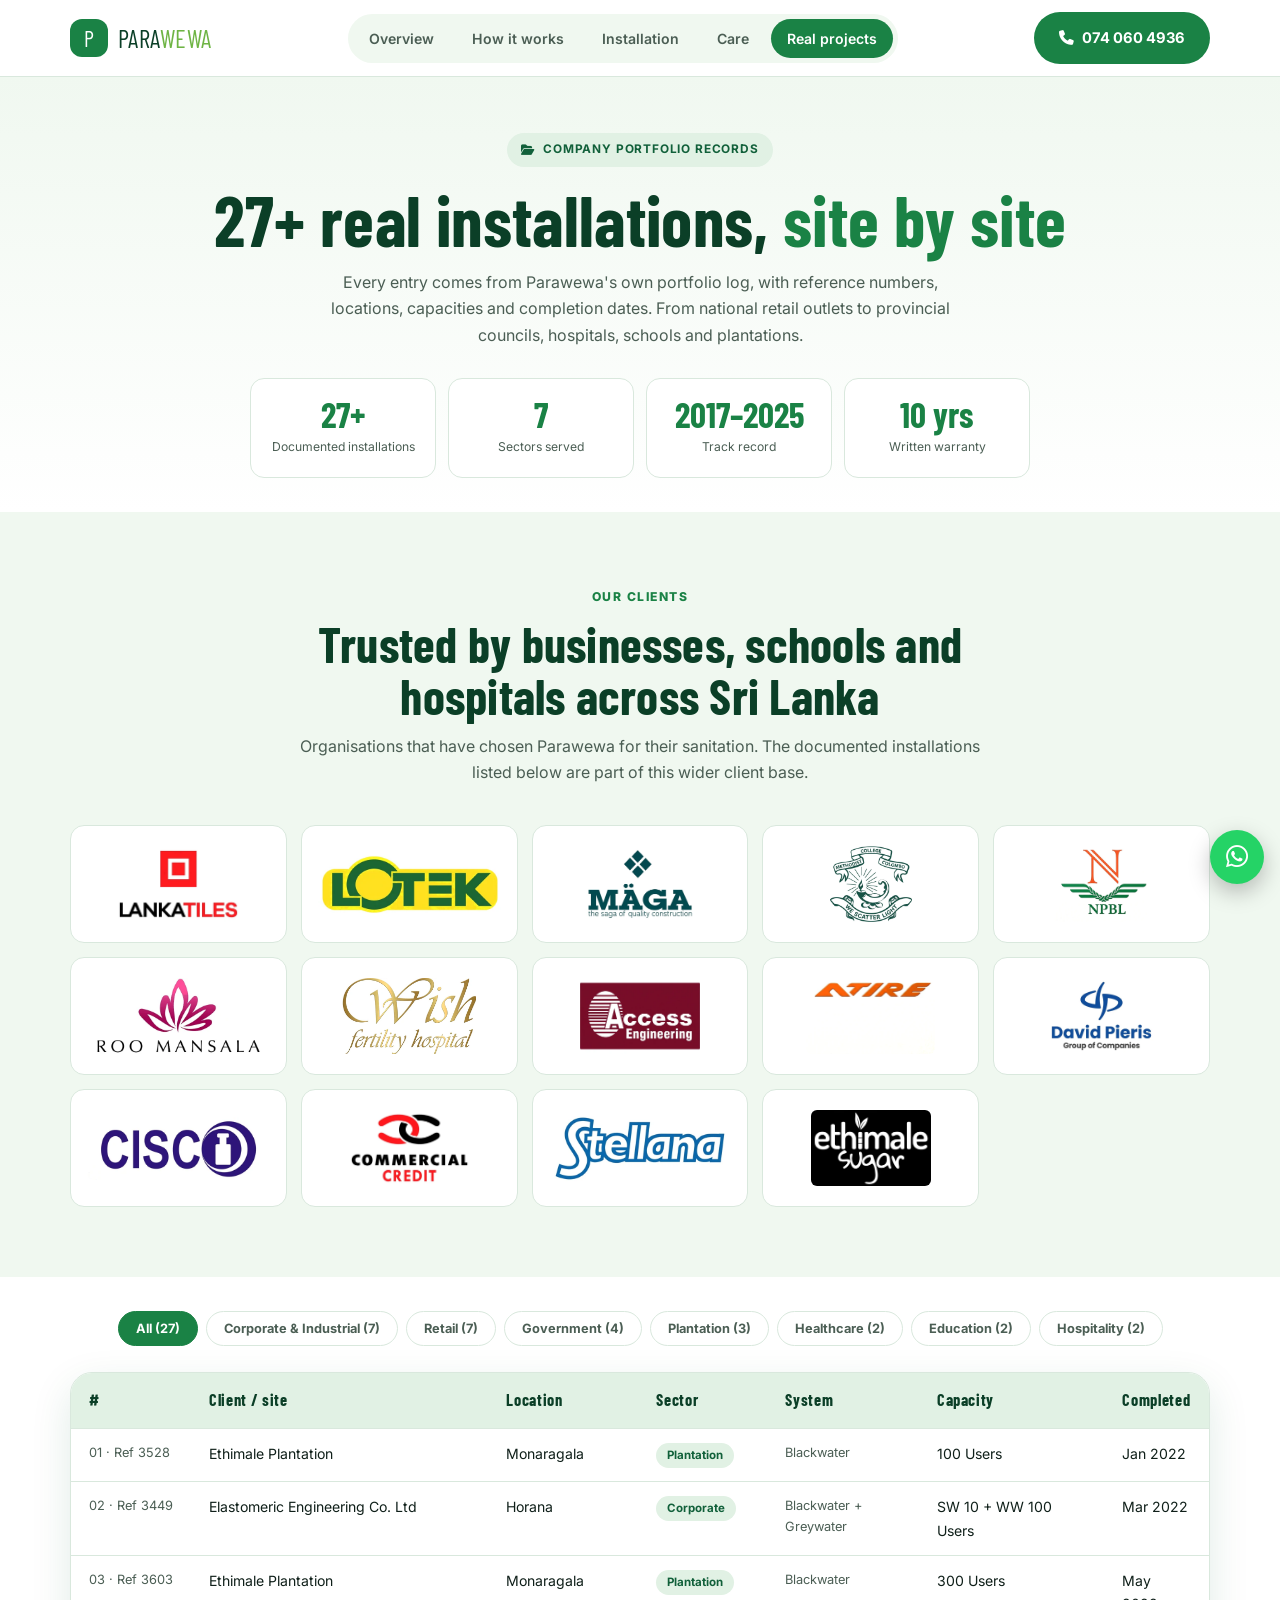
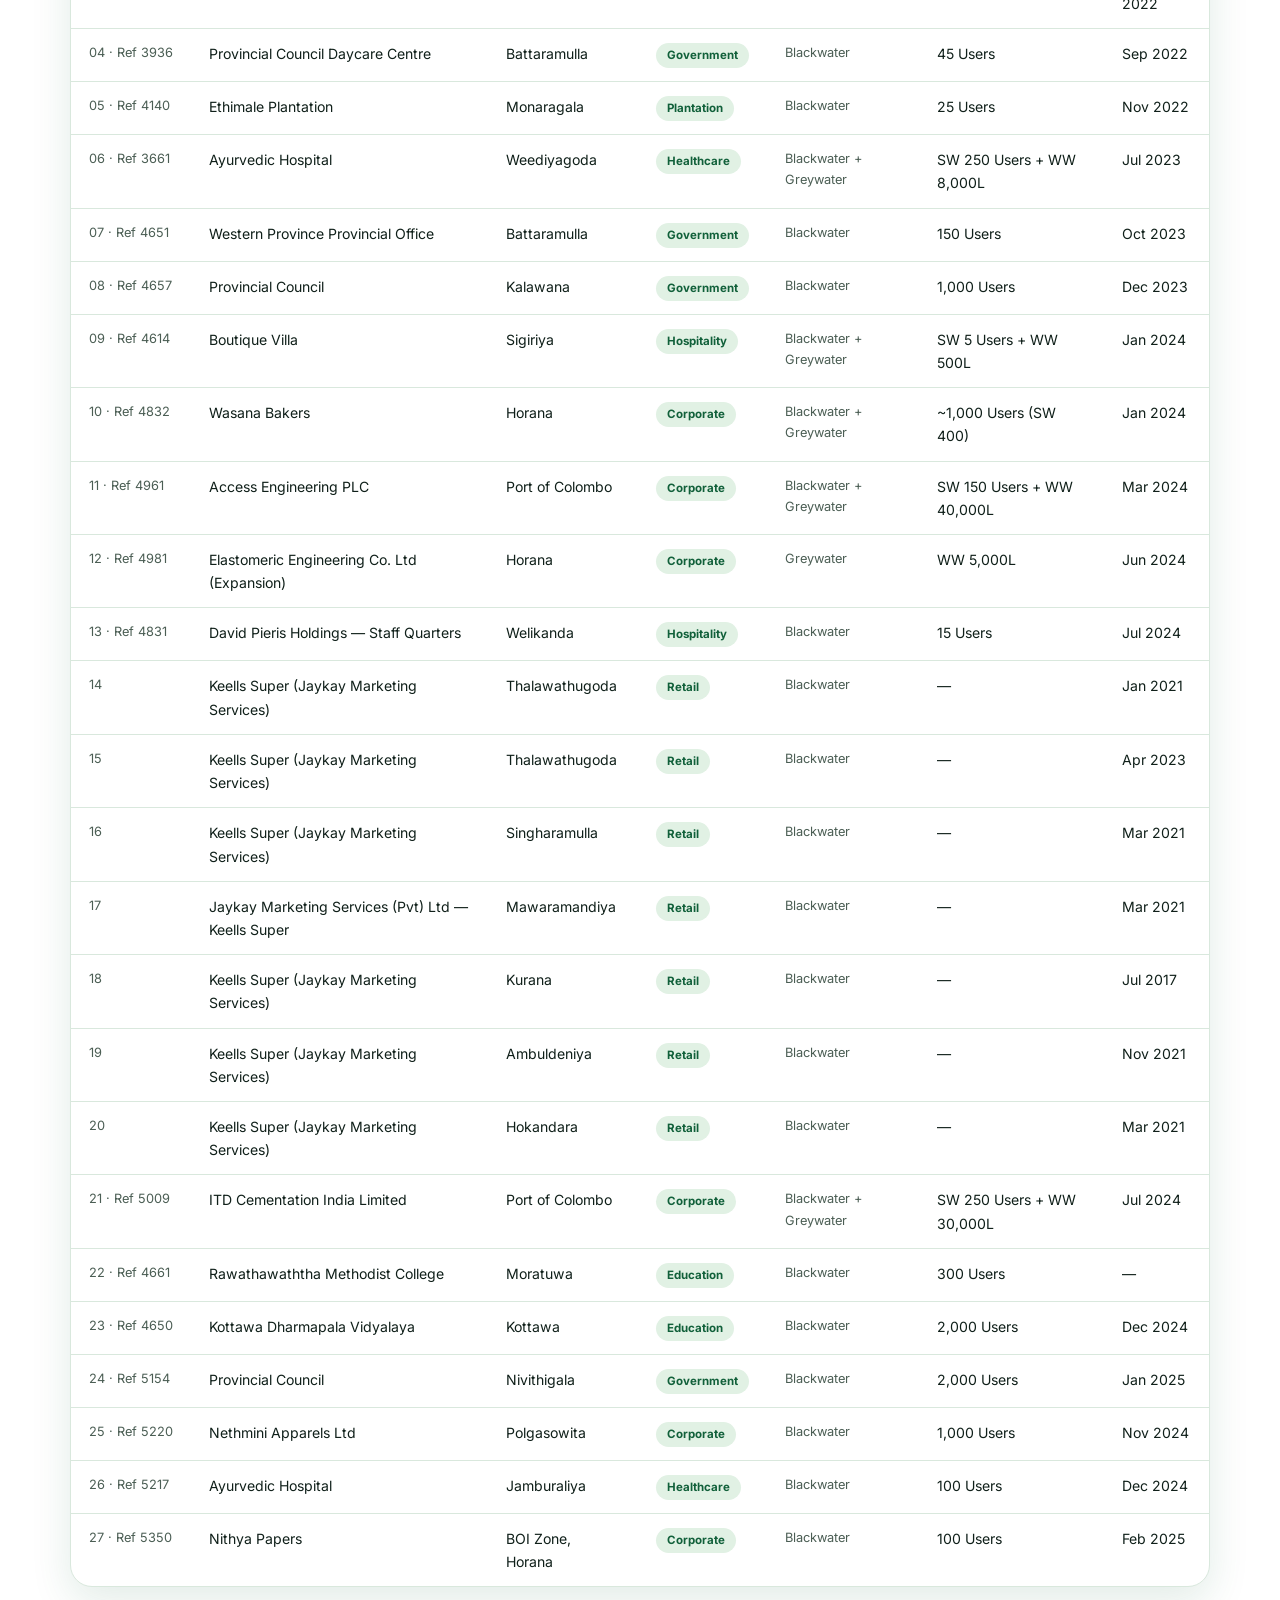
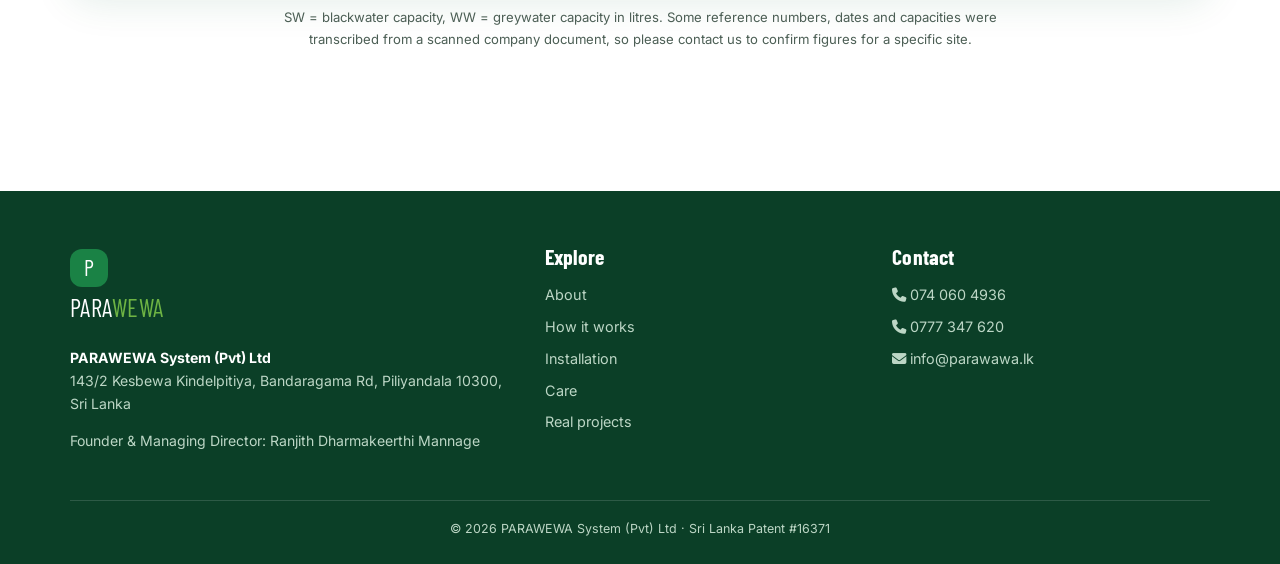
==== commit 174d58ea: "Add Our clients logo section to portfolio home and projects pages 14 client logos, trimmed and clean" ====
--- a/projects.html
+++ b/projects.html
@@ -54,6 +54,33 @@
     </div>
   </div>
 </section>
+<!-- CLIENTS -->
+<section class="section clients" id="clients">
+  <div class="wrap">
+    <div class="section-head reveal">
+      <span class="kicker">Our clients</span>
+      <h2>Trusted by businesses, schools and hospitals across Sri Lanka</h2>
+      <p>Organisations that have chosen Parawewa for their sanitation. The documented installations listed below are part of this wider client base.</p>
+    </div>
+    <div class="logo-grid reveal">
+      <div class="logo-tile"><img src="assets/clients/lankatiles.webp" width="520" height="310" alt="LankaTiles" loading="lazy"></div>
+      <div class="logo-tile"><img src="assets/clients/lotek.webp" width="520" height="194" alt="Lotek" loading="lazy"></div>
+      <div class="logo-tile"><img src="assets/clients/maga.webp" width="520" height="366" alt="Maga, the saga of quality construction" loading="lazy"></div>
+      <div class="logo-tile"><img src="assets/clients/methodist-college-colombo.webp" width="520" height="484" alt="Methodist College Colombo" loading="lazy"></div>
+      <div class="logo-tile"><img src="assets/clients/npbl.webp" width="520" height="409" alt="NPBL" loading="lazy"></div>
+      <div class="logo-tile"><img src="assets/clients/roo-mansala.webp" width="520" height="226" alt="Roo Mansala" loading="lazy"></div>
+      <div class="logo-tile"><img src="assets/clients/wish-fertility-hospital.webp" width="520" height="296" alt="Wish Fertility Hospital" loading="lazy"></div>
+      <div class="logo-tile"><img src="assets/clients/access-engineering.webp" width="520" height="330" alt="Access Engineering" loading="lazy"></div>
+      <div class="logo-tile"><img src="assets/clients/atire.webp" width="520" height="307" alt="Atire" loading="lazy"></div>
+      <div class="logo-tile"><img src="assets/clients/david-pieris.webp" width="520" height="368" alt="David Pieris Group of Companies" loading="lazy"></div>
+      <div class="logo-tile"><img src="assets/clients/cisco.webp" width="520" height="178" alt="Cisco" loading="lazy"></div>
+      <div class="logo-tile"><img src="assets/clients/commercial-credit.webp" width="520" height="317" alt="Commercial Credit" loading="lazy"></div>
+      <div class="logo-tile"><img src="assets/clients/stellana.webp" width="520" height="214" alt="Stellana" loading="lazy"></div>
+      <div class="logo-tile"><img src="assets/clients/ethimale-sugar.webp" width="520" height="329" alt="Ethimale Sugar" loading="lazy"></div>
+    </div>
+  </div>
+</section>
+
 <section class="section" style="padding-top:34px">
   <div class="wrap">
     <div class="filters"><button class="chip on" data-filter="all">All (27)</button><button class="chip" data-filter="Corporate">Corporate &amp; Industrial (7)</button><button class="chip" data-filter="Retail">Retail (7)</button><button class="chip" data-filter="Government">Government (4)</button><button class="chip" data-filter="Plantation">Plantation (3)</button><button class="chip" data-filter="Healthcare">Healthcare (2)</button><button class="chip" data-filter="Education">Education (2)</button><button class="chip" data-filter="Hospitality">Hospitality (2)</button></div>
--- a/style.css
+++ b/style.css
@@ -227,3 +227,13 @@
 .reveal { opacity: 0; transform: translateY(18px); transition: opacity .5s ease, transform .5s ease; }
 .reveal.in { opacity: 1; transform: none; }
 @media (prefers-reduced-motion: reduce) { .reveal { opacity: 1; transform: none; transition: none; } html { scroll-behavior: auto; } }
+
+/* ---------- client logos ---------- */
+.clients { background: var(--mint); }
+.logo-grid { display: grid; grid-template-columns: repeat(2, 1fr); gap: 14px; }
+@media (min-width: 560px) { .logo-grid { grid-template-columns: repeat(3, 1fr); } }
+@media (min-width: 860px) { .logo-grid { grid-template-columns: repeat(4, 1fr); } }
+@media (min-width: 1080px) { .logo-grid { grid-template-columns: repeat(5, 1fr); } }
+.logo-tile { background: #fff; border: 1px solid var(--line); border-radius: var(--radius-sm); height: 118px; display: grid; place-items: center; padding: 16px; transition: transform .2s, box-shadow .2s; }
+.logo-tile:hover { transform: translateY(-3px); box-shadow: var(--shadow); }
+.logo-tile img { max-height: 76px; max-width: 100%; width: auto; object-fit: contain; mix-blend-mode: multiply; border-radius: 6px; }
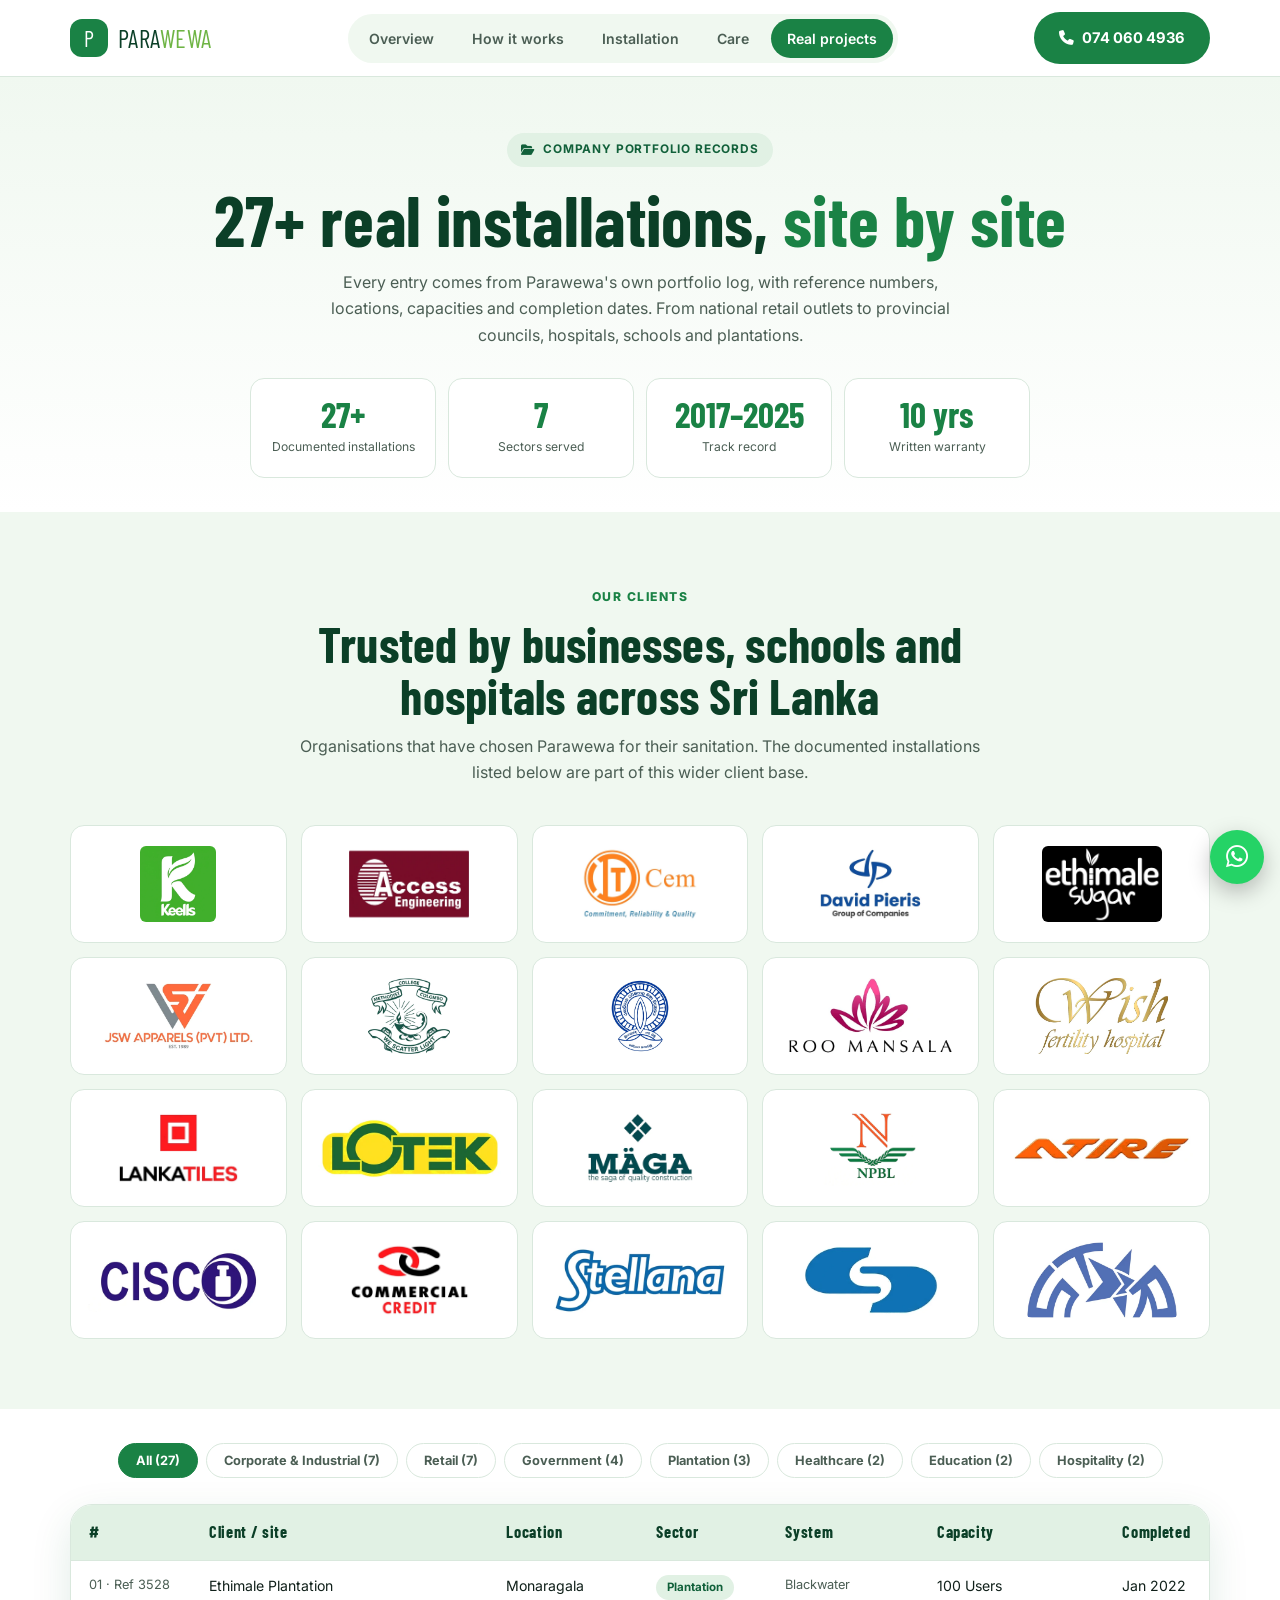
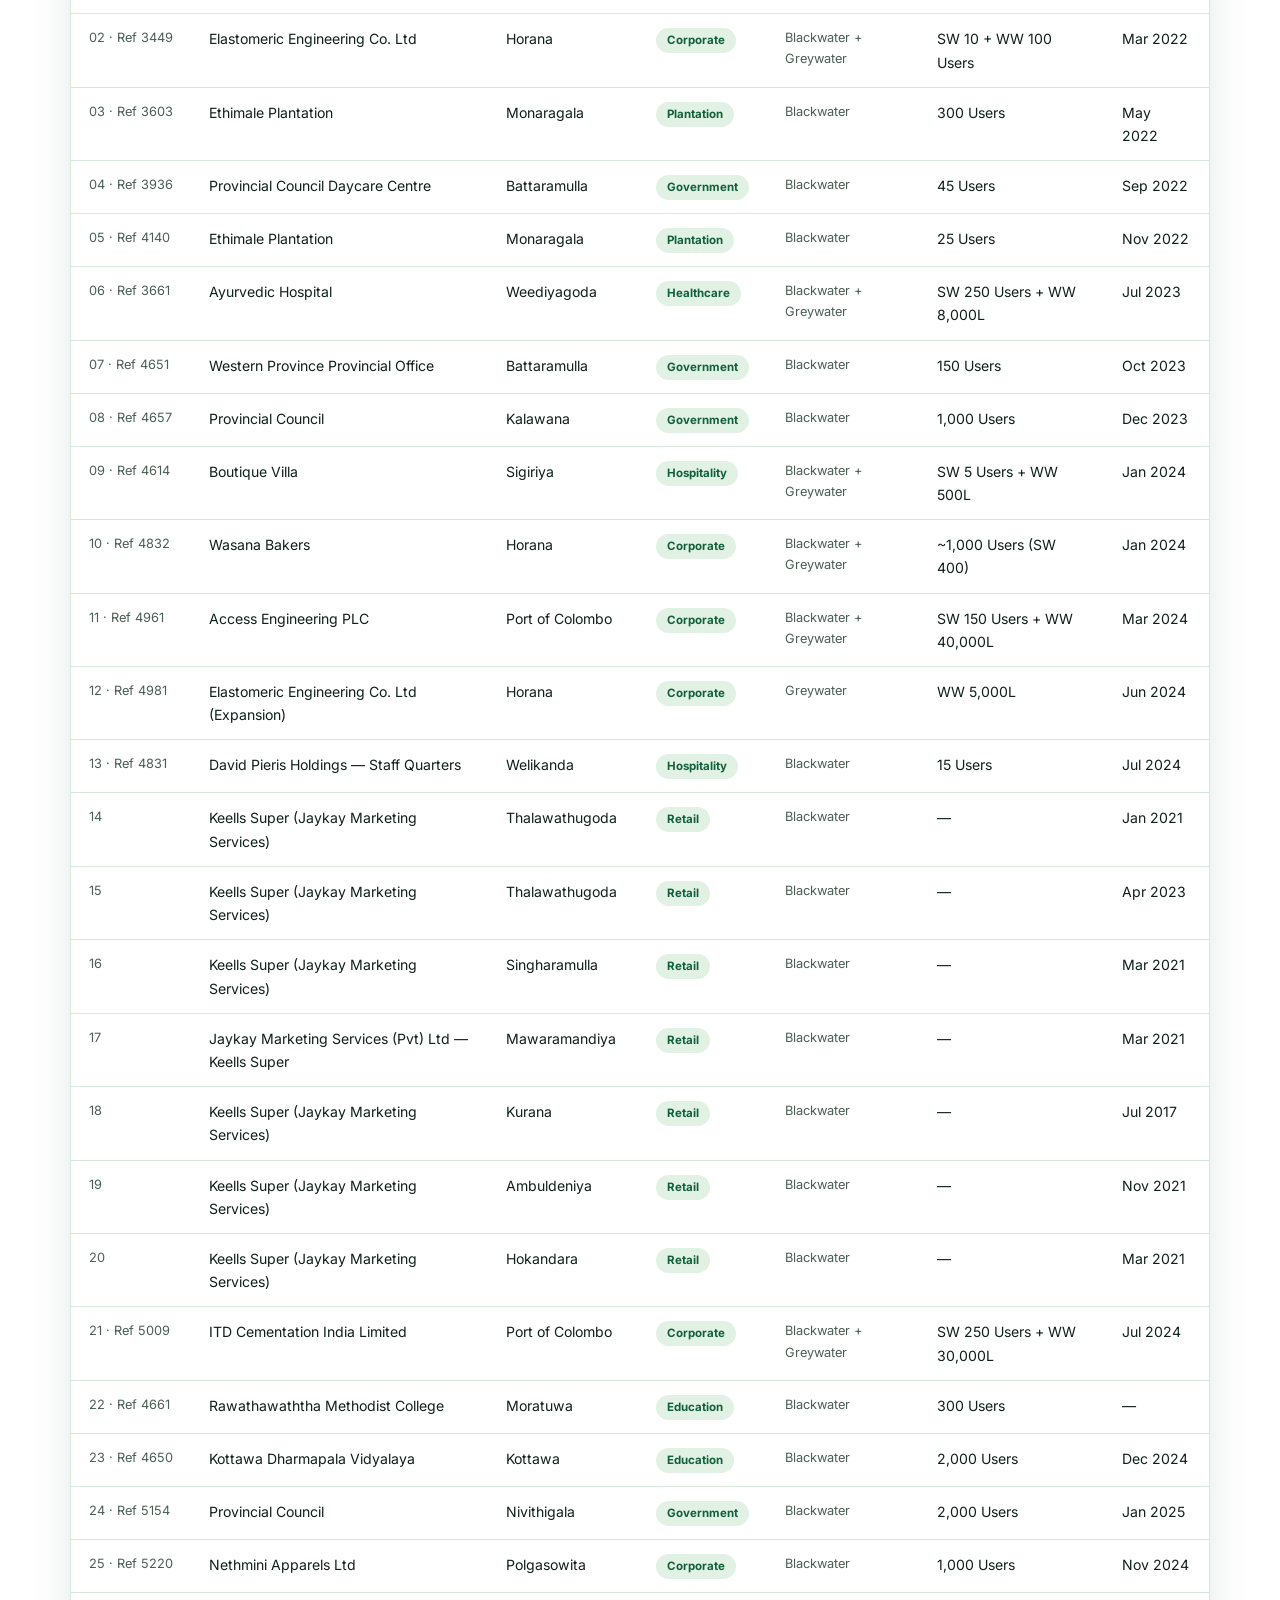
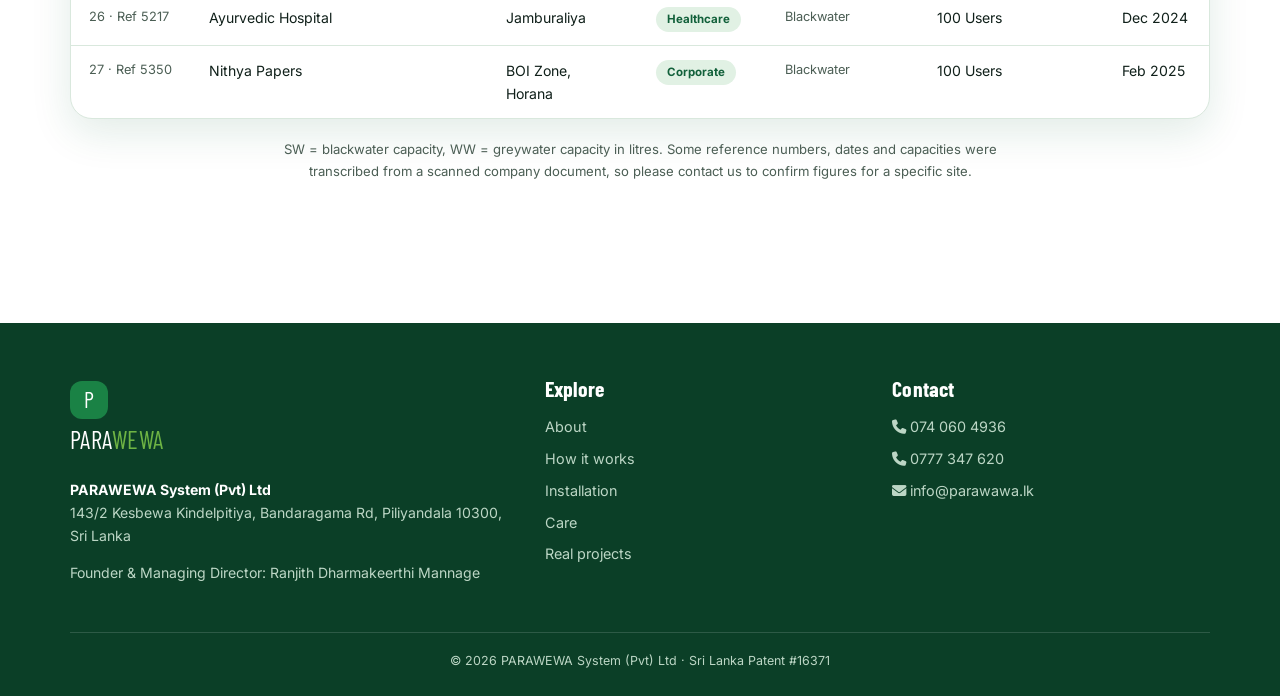
==== commit e12e5dd3: "Add six more client logos and order the grid by prominence Keells, ITD Cementation, JSW Apparels, Ko" ====
--- a/projects.html
+++ b/projects.html
@@ -63,20 +63,26 @@
       <p>Organisations that have chosen Parawewa for their sanitation. The documented installations listed below are part of this wider client base.</p>
     </div>
     <div class="logo-grid reveal">
+      <div class="logo-tile"><img src="assets/clients/keells.webp" width="520" height="520" alt="Keells" loading="lazy"></div>
+      <div class="logo-tile"><img src="assets/clients/access-engineering.webp" width="520" height="330" alt="Access Engineering" loading="lazy"></div>
+      <div class="logo-tile"><img src="assets/clients/itd-cementation.webp" width="520" height="332" alt="ITD Cementation" loading="lazy"></div>
+      <div class="logo-tile"><img src="assets/clients/david-pieris.webp" width="520" height="368" alt="David Pieris Group of Companies" loading="lazy"></div>
+      <div class="logo-tile"><img src="assets/clients/ethimale-sugar.webp" width="520" height="329" alt="Ethimale Sugar" loading="lazy"></div>
+      <div class="logo-tile"><img src="assets/clients/jsw-apparels.webp" width="520" height="249" alt="JSW Apparels (Pvt) Ltd" loading="lazy"></div>
+      <div class="logo-tile"><img src="assets/clients/methodist-college-colombo.webp" width="520" height="484" alt="Methodist College Colombo" loading="lazy"></div>
+      <div class="logo-tile"><img src="assets/clients/kottawa-dharmapala-vidyalaya.webp" width="427" height="520" alt="Kottawa Dharmapala Maha Vidyalaya" loading="lazy"></div>
+      <div class="logo-tile"><img src="assets/clients/roo-mansala.webp" width="520" height="226" alt="Roo Mansala" loading="lazy"></div>
+      <div class="logo-tile"><img src="assets/clients/wish-fertility-hospital.webp" width="520" height="296" alt="Wish Fertility Hospital" loading="lazy"></div>
       <div class="logo-tile"><img src="assets/clients/lankatiles.webp" width="520" height="310" alt="LankaTiles" loading="lazy"></div>
       <div class="logo-tile"><img src="assets/clients/lotek.webp" width="520" height="194" alt="Lotek" loading="lazy"></div>
       <div class="logo-tile"><img src="assets/clients/maga.webp" width="520" height="366" alt="Maga, the saga of quality construction" loading="lazy"></div>
-      <div class="logo-tile"><img src="assets/clients/methodist-college-colombo.webp" width="520" height="484" alt="Methodist College Colombo" loading="lazy"></div>
       <div class="logo-tile"><img src="assets/clients/npbl.webp" width="520" height="409" alt="NPBL" loading="lazy"></div>
-      <div class="logo-tile"><img src="assets/clients/roo-mansala.webp" width="520" height="226" alt="Roo Mansala" loading="lazy"></div>
-      <div class="logo-tile"><img src="assets/clients/wish-fertility-hospital.webp" width="520" height="296" alt="Wish Fertility Hospital" loading="lazy"></div>
-      <div class="logo-tile"><img src="assets/clients/access-engineering.webp" width="520" height="330" alt="Access Engineering" loading="lazy"></div>
-      <div class="logo-tile"><img src="assets/clients/atire.webp" width="520" height="307" alt="Atire" loading="lazy"></div>
-      <div class="logo-tile"><img src="assets/clients/david-pieris.webp" width="520" height="368" alt="David Pieris Group of Companies" loading="lazy"></div>
+      <div class="logo-tile"><img src="assets/clients/atire.webp" width="520" height="85" alt="Atire" loading="lazy"></div>
       <div class="logo-tile"><img src="assets/clients/cisco.webp" width="520" height="178" alt="Cisco" loading="lazy"></div>
       <div class="logo-tile"><img src="assets/clients/commercial-credit.webp" width="520" height="317" alt="Commercial Credit" loading="lazy"></div>
       <div class="logo-tile"><img src="assets/clients/stellana.webp" width="520" height="214" alt="Stellana" loading="lazy"></div>
-      <div class="logo-tile"><img src="assets/clients/ethimale-sugar.webp" width="520" height="329" alt="Ethimale Sugar" loading="lazy"></div>
+      <div class="logo-tile"><img src="assets/clients/client-mark-a.webp" width="465" height="248" alt="Client logo" loading="lazy"></div>
+      <div class="logo-tile"><img src="assets/clients/client-mark-b.webp" width="520" height="260" alt="Client logo" loading="lazy"></div>
     </div>
   </div>
 </section>
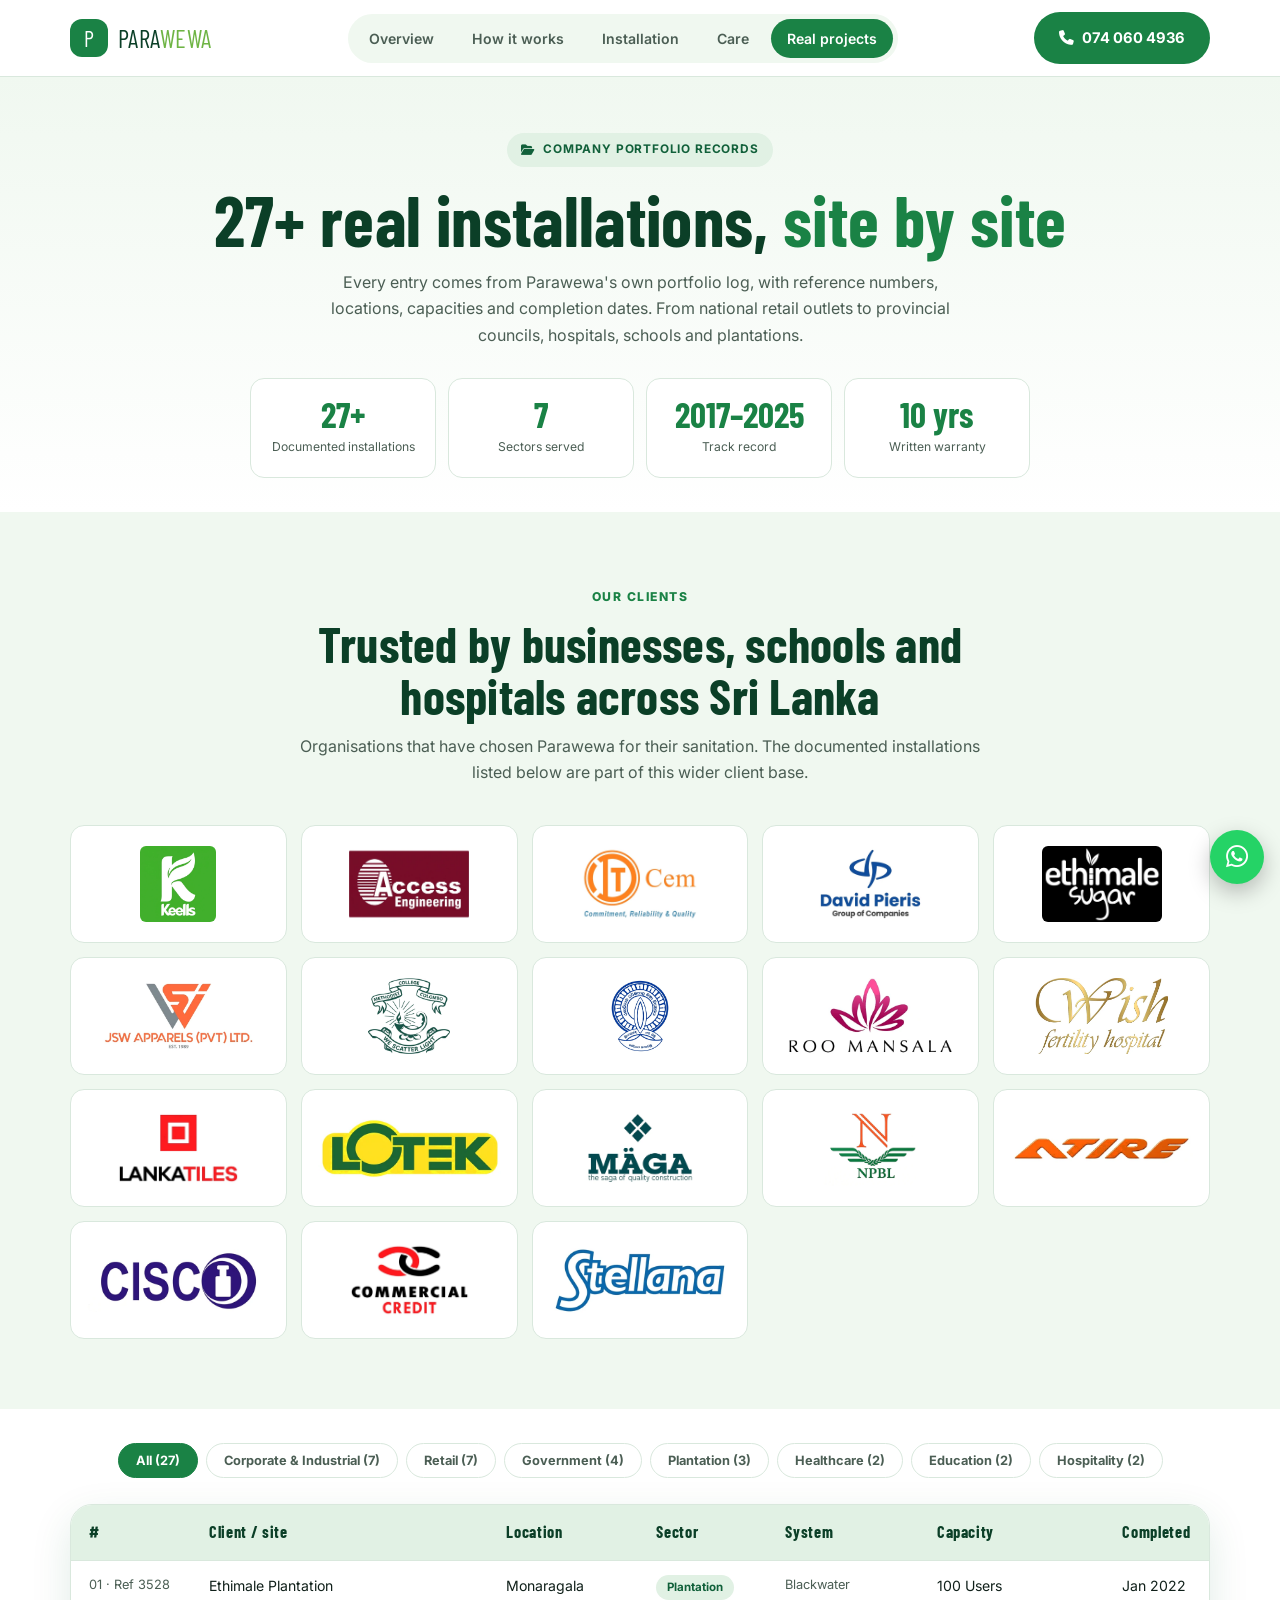
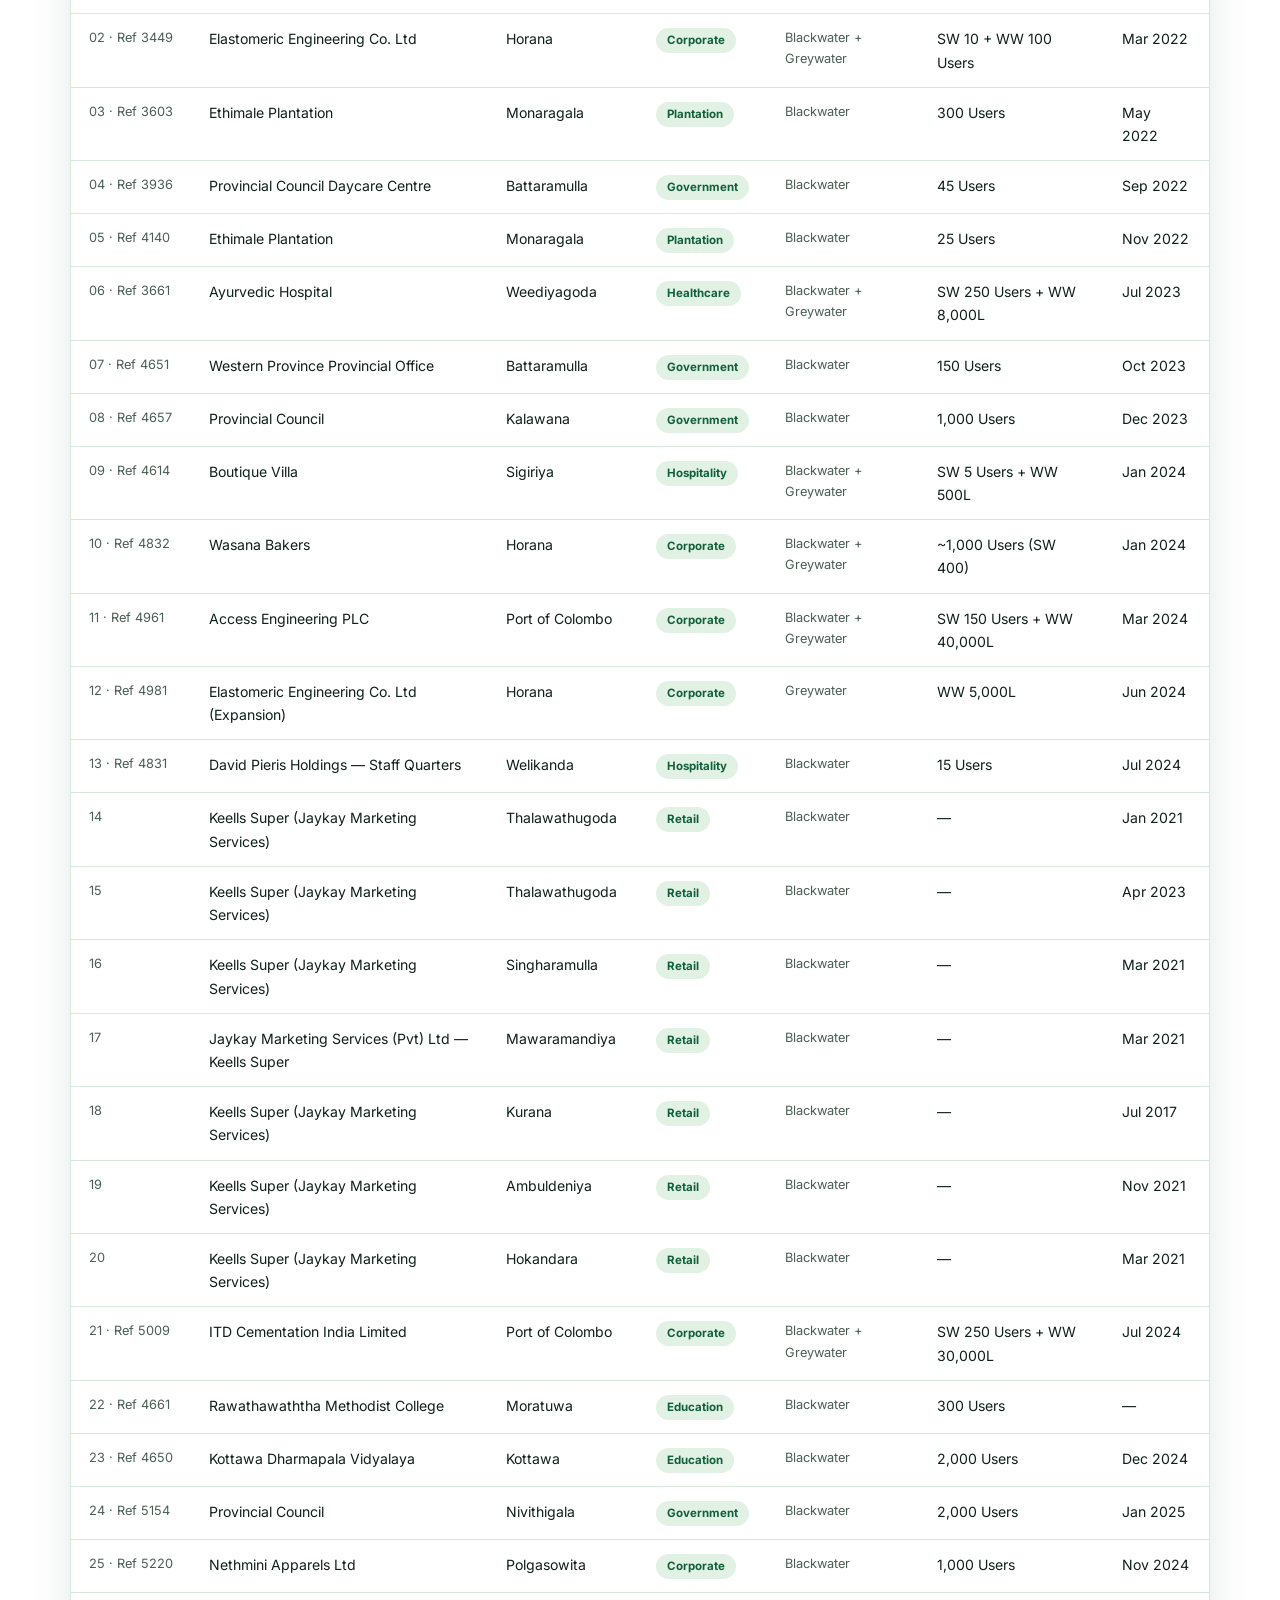
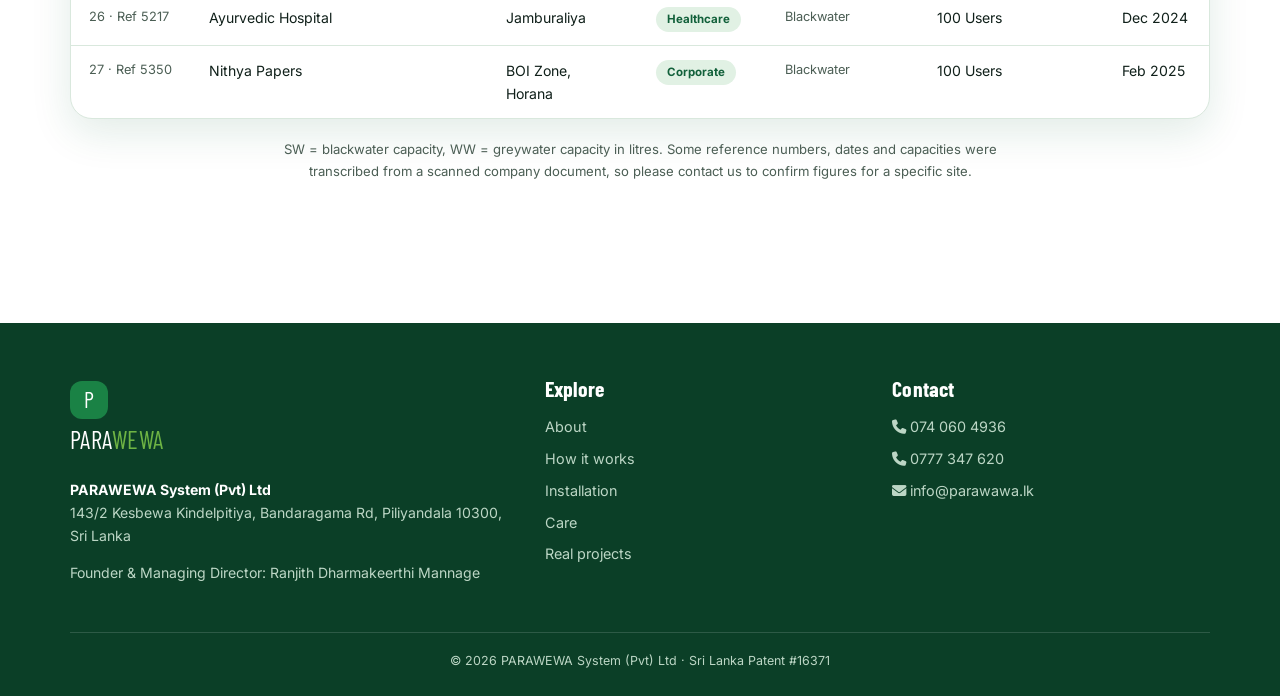
==== commit 4b7a0e03: "Remove duplicate Stellana and Wish marks from client grid Both clients already appear with their ful" ====
--- a/projects.html
+++ b/projects.html
@@ -81,8 +81,6 @@
       <div class="logo-tile"><img src="assets/clients/cisco.webp" width="520" height="178" alt="Cisco" loading="lazy"></div>
       <div class="logo-tile"><img src="assets/clients/commercial-credit.webp" width="520" height="317" alt="Commercial Credit" loading="lazy"></div>
       <div class="logo-tile"><img src="assets/clients/stellana.webp" width="520" height="214" alt="Stellana" loading="lazy"></div>
-      <div class="logo-tile"><img src="assets/clients/client-mark-a.webp" width="465" height="248" alt="Client logo" loading="lazy"></div>
-      <div class="logo-tile"><img src="assets/clients/client-mark-b.webp" width="520" height="260" alt="Client logo" loading="lazy"></div>
     </div>
   </div>
 </section>
